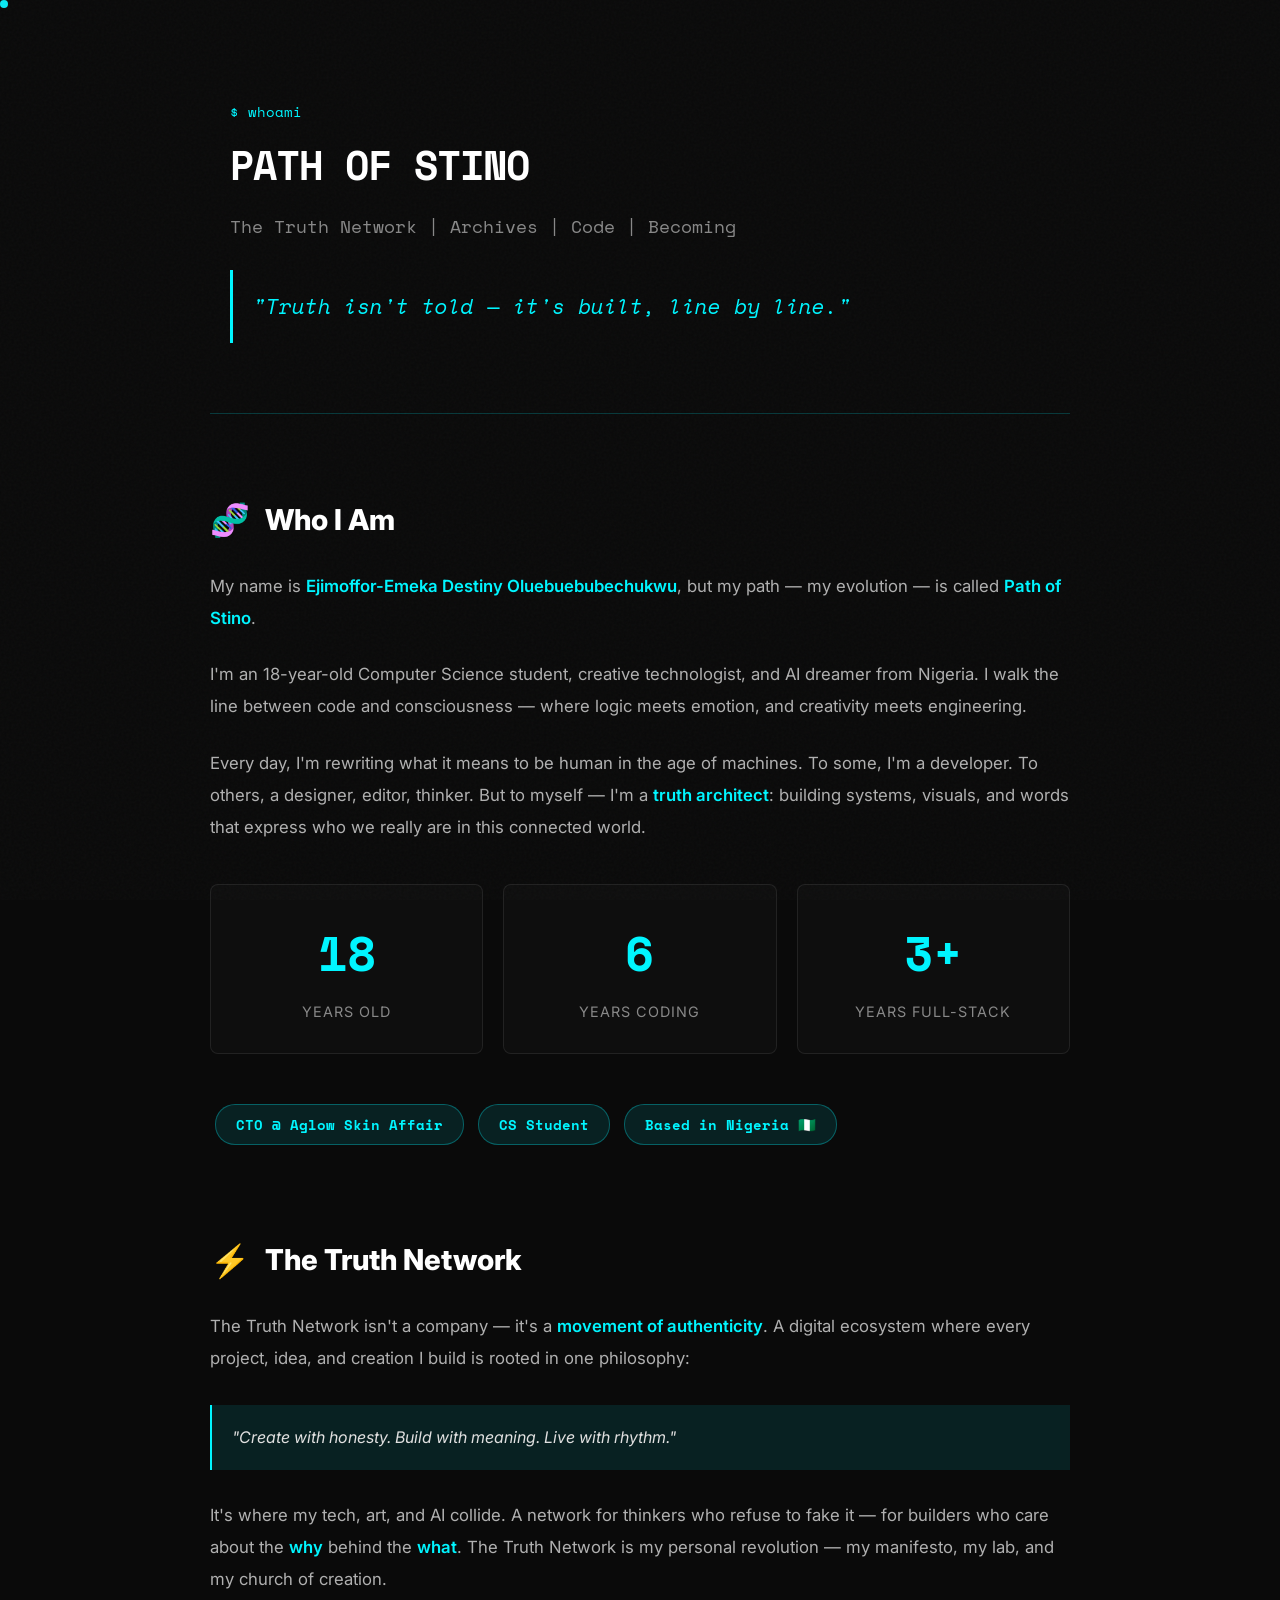
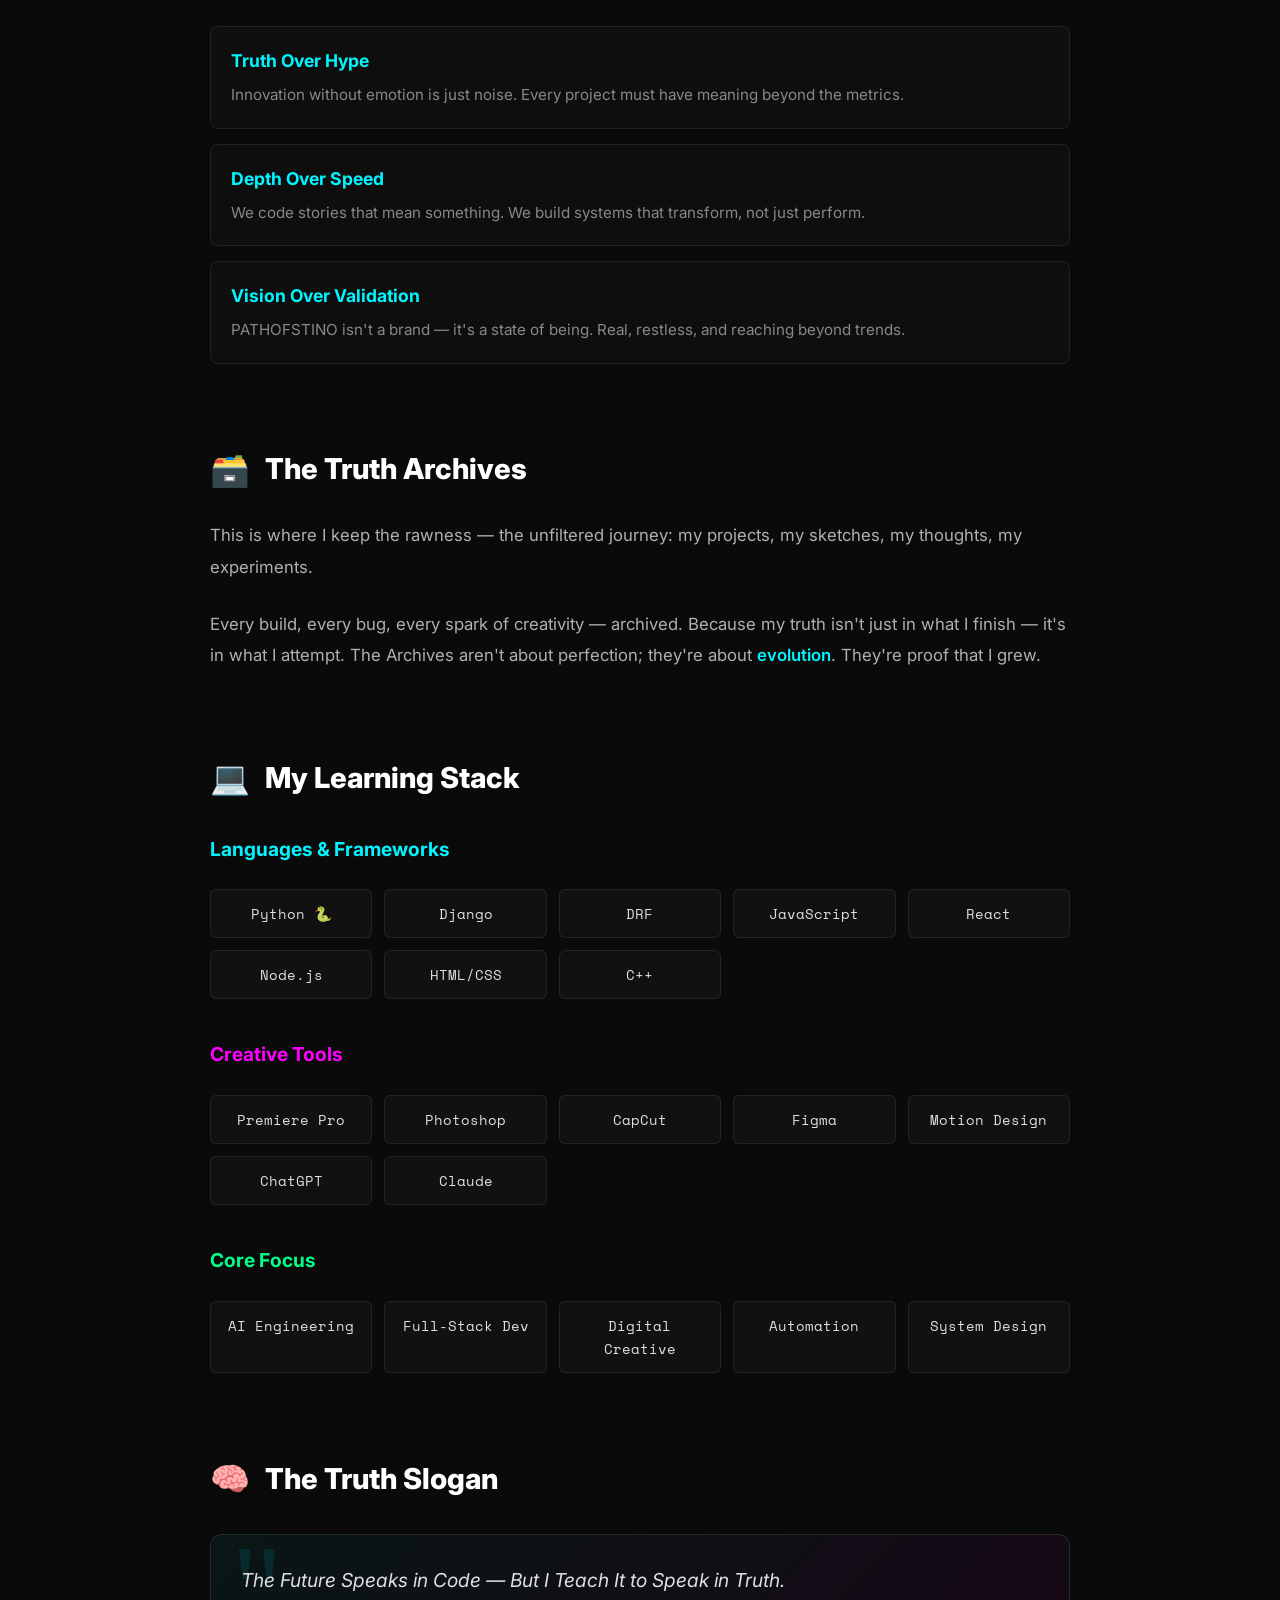
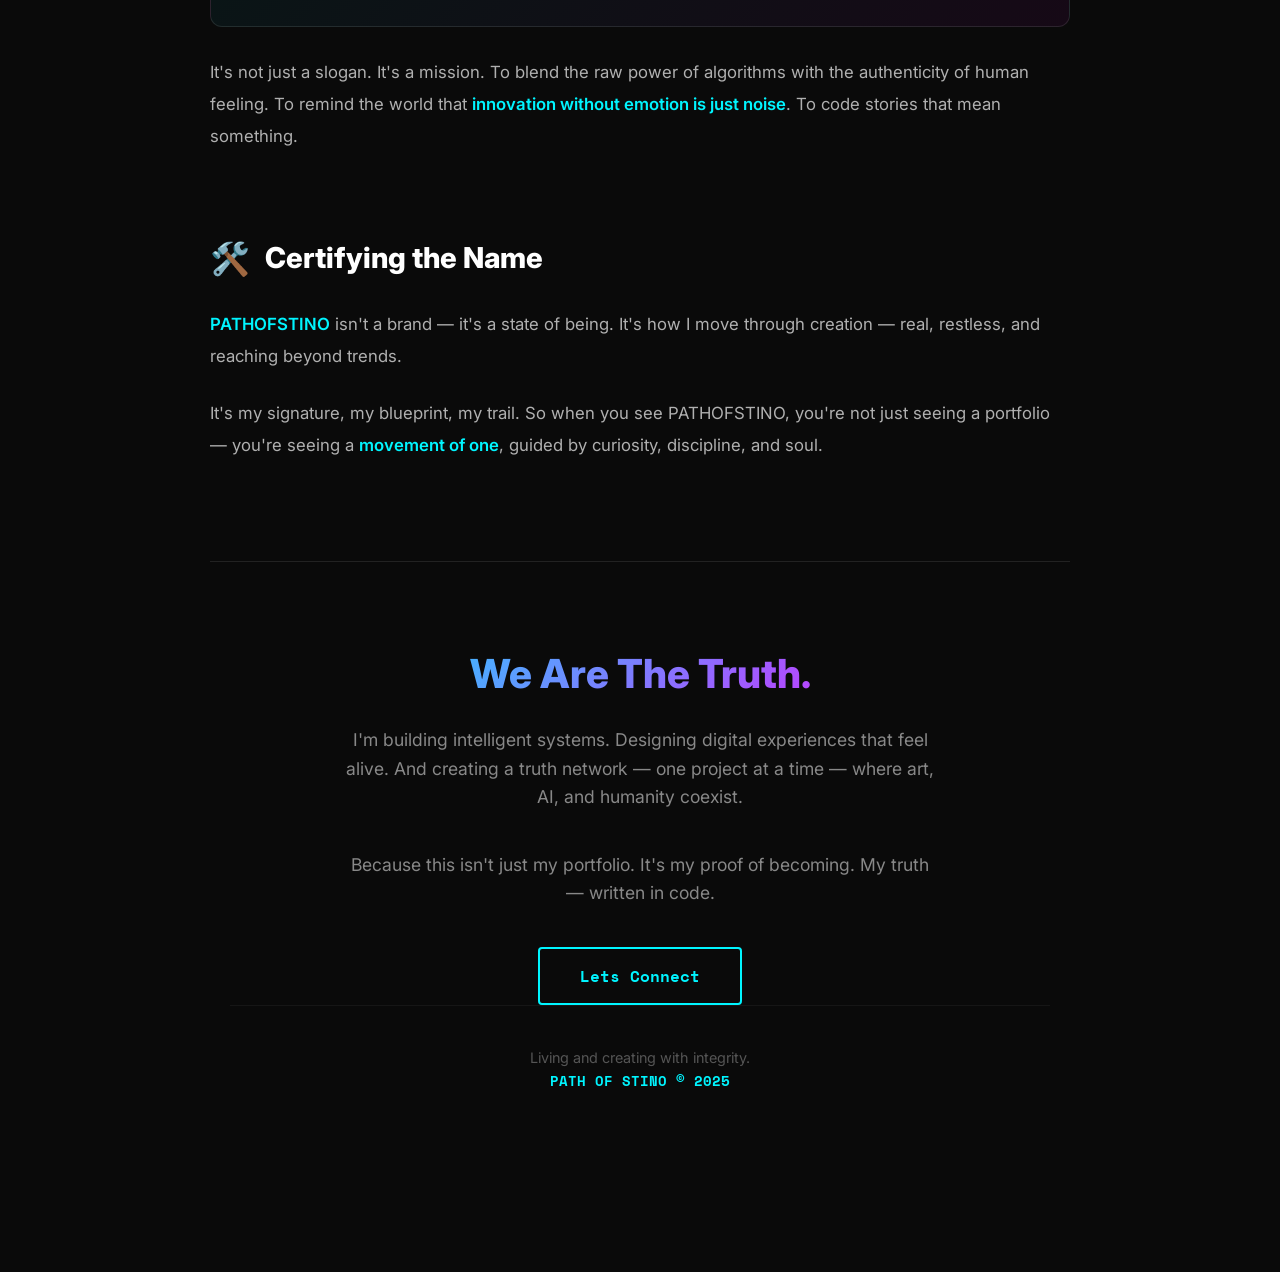
==== index.html @ 44b9b024 "change portfolio.html to index.html" ====
<!DOCTYPE html>
<html lang="en">


<head>
    <meta charset="UTF-8">
    <meta name="viewport" content="width=device-width, initial-scale=1.0">
    <link rel="stylesheet" href="portfolio.css">
    <link rel="JavaScript" href="portfolio.js">
    <title>PATH OF STINO | We Are The Truth</title>

</head>
<!-- Buy Me a Coffee Widget -->
<script data-name="BMC-Widget" data-cfasync="false" src="https://cdnjs.buymeacoffee.com/1.0.0/widget.prod.min.js"
    data-id="mekaaai" data-description="Support me on Buy me a coffee!"
    data-message="Thanks for visiting! You can buy me a coffee ☕️" data-color="#FFDD00" data-position="Right"
    data-x_margin="18" data-y_margin="18"></script>

<body>
    <div class="scroll-progress" id="scrollProgress"></div>
    <div class="cursor-dot" id="cursorDot"></div>

    <div class="container">
        <!-- Header -->
        <header class="terminal-header">
            <div class="terminal-prompt">$ whoami</div>
            <h1 class="name">PATH OF STINO</h1>
            <p class="subtitle">The Truth Network | Archives | Code | Becoming</p>
            <div class="mission-statement">
                "Truth isn't told — it's built, line by line."
            </div>
        </header>

        <!-- Who I Am -->
        <section class="section">
            <h2 class="section-header">
                <span class="section-emoji">🧬</span>
                Who I Am
            </h2>
            <p class="text-block">
                My name is <strong>Ejimoffor-Emeka Destiny Oluebuebubechukwu</strong>, but my path — my evolution — is
                called <strong>Path of Stino</strong>.
            </p>
            <p class="text-block">
                I'm an 18-year-old Computer Science student, creative technologist, and AI dreamer from Nigeria. I walk
                the line between code and consciousness — where logic meets emotion, and creativity meets engineering.
            </p>
            <p class="text-block">
                Every day, I'm rewriting what it means to be human in the age of machines. To some, I'm a developer. To
                others, a designer, editor, thinker. But to myself — I'm a <strong>truth architect</strong>: building
                systems, visuals, and words that express who we really are in this connected world.
            </p>

            <div class="stats">
                <div class="stat-box">
                    <div class="stat-number">18</div>
                    <div class="stat-label">Years Old</div>
                </div>
                <div class="stat-box">
                    <div class="stat-number">6</div>
                    <div class="stat-label">Years Coding</div>
                </div>
                <div class="stat-box">
                    <div class="stat-number">3+</div>
                    <div class="stat-label">Years Full-Stack</div>
                </div>
            </div>

            <div style="margin-top: 30px;">
                <span class="role-badge">CTO @ Aglow Skin Affair</span>
                <span class="role-badge">CS Student</span>
                <span class="role-badge">Based in Nigeria 🇳🇬</span>
            </div>
        </section>

        <!-- The Truth Network -->
        <section class="section">
            <h2 class="section-header">
                <span class="section-emoji">⚡</span>
                The Truth Network
            </h2>
            <p class="text-block">
                The Truth Network isn't a company — it's a <strong>movement of authenticity</strong>. A digital
                ecosystem where every project, idea, and creation I build is rooted in one philosophy:
            </p>

            <div class="highlight">
                "Create with honesty. Build with meaning. Live with rhythm."
            </div>

            <p class="text-block">
                It's where my tech, art, and AI collide. A network for thinkers who refuse to fake it — for builders who
                care about the <strong>why</strong> behind the <strong>what</strong>. The Truth Network is my personal
                revolution — my manifesto, my lab, and my church of creation.
            </p>

            <div class="pillars">
                <div class="pillar">
                    <div class="pillar-title">Truth Over Hype</div>
                    <div class="pillar-text">Innovation without emotion is just noise. Every project must have meaning
                        beyond the metrics.</div>
                </div>
                <div class="pillar">
                    <div class="pillar-title">Depth Over Speed</div>
                    <div class="pillar-text">We code stories that mean something. We build systems that transform, not
                        just perform.</div>
                </div>
                <div class="pillar">
                    <div class="pillar-title">Vision Over Validation</div>
                    <div class="pillar-text">PATHOFSTINO isn't a brand — it's a state of being. Real, restless, and
                        reaching beyond trends.</div>
                </div>
            </div>
        </section>

        <!-- The Archives -->
        <section class="section">
            <h2 class="section-header">
                <span class="section-emoji">🗃️</span>
                The Truth Archives
            </h2>
            <p class="text-block">
                This is where I keep the rawness — the unfiltered journey: my projects, my sketches, my thoughts, my
                experiments.
            </p>
            <p class="text-block">
                Every build, every bug, every spark of creativity — archived. Because my truth isn't just in what I
                finish — it's in what I attempt. The Archives aren't about perfection; they're about
                <strong>evolution</strong>. They're proof that I grew.
            </p>
        </section>

        <!-- Tech Stack -->
        <section class="section">
            <h2 class="section-header">
                <span class="section-emoji">💻</span>
                My Learning Stack
            </h2>

            <h3 style="color: #00f5ff; margin: 30px 0 15px; font-size: 1.2rem;">Languages & Frameworks</h3>
            <div class="tech-grid">
                <div class="tech-item">Python 🐍</div>
                <div class="tech-item">Django</div>
                <div class="tech-item">DRF</div>
                <div class="tech-item">JavaScript</div>
                <div class="tech-item">React</div>
                <div class="tech-item">Node.js</div>
                <div class="tech-item">HTML/CSS</div>
                <div class="tech-item">C++</div>
            </div>

            <h3 style="color: #ff00ff; margin: 40px 0 15px; font-size: 1.2rem;">Creative Tools</h3>
            <div class="tech-grid">
                <div class="tech-item">Premiere Pro</div>
                <div class="tech-item">Photoshop</div>
                <div class="tech-item">CapCut</div>
                <div class="tech-item">Figma</div>
                <div class="tech-item">Motion Design</div>
                <div class="tech-item">ChatGPT</div>
                <div class="tech-item">Claude</div>
            </div>

            <h3 style="color: #00ff88; margin: 40px 0 15px; font-size: 1.2rem;">Core Focus</h3>
            <div class="tech-grid">
                <div class="tech-item">AI Engineering</div>
                <div class="tech-item">Full-Stack Dev</div>
                <div class="tech-item">Digital Creative</div>
                <div class="tech-item">Automation</div>
                <div class="tech-item">System Design</div>
            </div>
        </section>

        <!-- Philosophy -->
        <section class="section">
            <h2 class="section-header">
                <span class="section-emoji">🧠</span>
                The Truth Slogan
            </h2>

            <div class="philosophy-grid">
                <div class="philosophy-card">
                    <p class="philosophy-text">
                        The Future Speaks in Code — But I Teach It to Speak in Truth.
                    </p>
                </div>
            </div>

            <p class="text-block" style="margin-top: 30px;">
                It's not just a slogan. It's a mission. To blend the raw power of algorithms with the authenticity of
                human feeling. To remind the world that <strong>innovation without emotion is just noise</strong>. To
                code stories that mean something.
            </p>
        </section>

        <!-- Certifying the Name -->
        <section class="section">
            <h2 class="section-header">
                <span class="section-emoji">🛠️</span>
                Certifying the Name
            </h2>
            <p class="text-block">
                <strong>PATHOFSTINO</strong> isn't a brand — it's a state of being. It's how I move through creation —
                real, restless, and reaching beyond trends.
            </p>
            <p class="text-block">
                It's my signature, my blueprint, my trail. So when you see PATHOFSTINO, you're not just seeing a
                portfolio — you're seeing a <strong>movement of one</strong>, guided by curiosity, discipline, and soul.
            </p>
        </section>

        <!-- CTA -->
        <div class="footer-cta">
            <h2 class="truth-statement">We Are The Truth.</h2>
            <p class="footer-text">
                I'm building intelligent systems. Designing digital experiences that feel alive. And creating a truth
                network — one project at a time — where art, AI, and humanity coexist.
            </p>
            <p class="footer-text">
                Because this isn't just my portfolio. It's my proof of becoming. My truth — written in code.
            </p>
            <button class="connect-btn" onclick="window.open('https://linktr.ee/pathofstino', '_blank')">
                Lets Connect </button>




            <!-- Signature -->
            <div class="signature">
                <p>Living and creating with integrity.</p>
                <p class="signature-name">PATH OF STINO © 2025</p>
            </div>
        </div>

</body>

</html>
---- portfolio.css ----
@import url('https://fonts.googleapis.com/css2?family=Space+Mono:wght@400;700&family=Inter:wght@300;400;600;800&display=swap');

   * {
       margin: 0;
       padding: 0;
       box-sizing: border-box;
   }

   body {
       font-family: 'Inter', sans-serif;
       background: #0a0a0a;
       color: #e0e0e0;
       line-height: 1.6;
   }

   ::selection {
       background: rgba(0, 245, 255, 0.3);
       color: #fff;
   }

   /* Noise Texture */
   body::before {
       content: '';
       position: fixed;
       top: 0;
       left: 0;
       width: 100%;
       height: 100%;
       opacity: 0.03;
       z-index: 0;
       pointer-events: none;
       background-image: url("data:image/svg+xml,%3Csvg viewBox='0 0 400 400' xmlns='http://www.w3.org/2000/svg'%3E%3Cfilter id='noiseFilter'%3E%3CfeTurbulence type='fractalNoise' baseFrequency='0.9' numOctaves='3' stitchTiles='stitch'/%3E%3C/filter%3E%3Crect width='100%25' height='100%25' filter='url(%23noiseFilter)'/%3E%3C/svg%3E");
   }

   .container {
       max-width: 900px;
       margin: 0 auto;
       padding: 20px;
       position: relative;
       z-index: 1;
   }

   /* Terminal-style Header */
   .terminal-header {
       font-family: 'Space Mono', monospace;
       padding: 80px 20px 40px;
       border-bottom: 1px solid rgba(0, 245, 255, 0.2);
       margin-bottom: 60px;
   }

   .terminal-prompt {
       color: #00f5ff;
       font-size: 0.9rem;
       margin-bottom: 10px;
   }

   .name {
       font-size: 2.5rem;
       font-weight: 800;
       letter-spacing: -1px;
       margin-bottom: 15px;
       color: #fff;
   }

   .subtitle {
       font-size: 1.1rem;
       color: #888;
       font-weight: 300;
       margin-bottom: 25px;
   }

   .mission-statement {
       font-size: 1.3rem;
       color: #00f5ff;
       font-style: italic;
       padding: 20px 0;
       border-left: 3px solid #00f5ff;
       padding-left: 20px;
       margin: 30px 0;
       font-weight: 300;
   }

   /* Content Sections */
   .section {
       margin: 80px 0;
       opacity: 0;
       animation: fadeIn 0.8s ease forwards;
   }

   .section:nth-child(1) {
       animation-delay: 0.2s;
   }

   .section:nth-child(2) {
       animation-delay: 0.4s;
   }

   .section:nth-child(3) {
       animation-delay: 0.6s;
   }

   .section:nth-child(4) {
       animation-delay: 0.8s;
   }

   @keyframes fadeIn {
       from {
           opacity: 0;
           transform: translateY(20px);
       }

       to {
           opacity: 1;
           transform: translateY(0);
       }
   }

   .section-header {
       font-size: 1.8rem;
       font-weight: 800;
       margin-bottom: 25px;
       color: #fff;
       display: flex;
       align-items: center;
       gap: 15px;
   }

   .section-emoji {
       font-size: 2rem;
   }

   .text-block {
       font-size: 1.05rem;
       line-height: 1.9;
       color: #b0b0b0;
       margin-bottom: 25px;
   }

   .text-block strong {
       color: #00f5ff;
       font-weight: 600;
   }

   .highlight {
       background: rgba(0, 245, 255, 0.1);
       border-left: 2px solid #00f5ff;
       padding: 20px;
       margin: 30px 0;
       font-style: italic;
   }

   /* Truth Network Pillars */
   .pillars {
       display: grid;
       gap: 15px;
       margin: 30px 0;
   }

   .pillar {
       background: rgba(255, 255, 255, 0.02);
       border: 1px solid rgba(255, 255, 255, 0.08);
       padding: 20px;
       border-radius: 8px;
       transition: all 0.3s ease;
   }

   .pillar:hover {
       background: rgba(255, 255, 255, 0.04);
       border-color: rgba(0, 245, 255, 0.3);
       transform: translateX(5px);
   }

   .pillar-title {
       font-size: 1.1rem;
       font-weight: 700;
       color: #00f5ff;
       margin-bottom: 8px;
   }

   .pillar-text {
       font-size: 0.95rem;
       color: #888;
   }

   /* Tech Stack Grid */
   .tech-grid {
       display: grid;
       grid-template-columns: repeat(auto-fill, minmax(140px, 1fr));
       gap: 12px;
       margin: 25px 0;
   }

   .tech-item {
       background: rgba(255, 255, 255, 0.03);
       padding: 12px 16px;
       border-radius: 6px;
       border: 1px solid rgba(255, 255, 255, 0.08);
       font-size: 0.9rem;
       text-align: center;
       transition: all 0.2s ease;
       font-family: 'Space Mono', monospace;
   }

   .tech-item:hover {
       background: rgba(0, 245, 255, 0.08);
       border-color: rgba(0, 245, 255, 0.3);
       transform: scale(1.05);
   }

   /* Stats */
   .stats {
       display: grid;
       grid-template-columns: repeat(auto-fit, minmax(200px, 1fr));
       gap: 20px;
       margin: 40px 0;
   }

   .stat-box {
       text-align: center;
       padding: 30px;
       background: rgba(255, 255, 255, 0.02);
       border: 1px solid rgba(255, 255, 255, 0.08);
       border-radius: 8px;
   }

   .stat-number {
       font-size: 3rem;
       font-weight: 800;
       color: #00f5ff;
       font-family: 'Space Mono', monospace;
   }

   .stat-label {
       font-size: 0.9rem;
       color: #888;
       text-transform: uppercase;
       letter-spacing: 1px;
       margin-top: 8px;
   }

   /* Role Badge */
   .role-badge {
       display: inline-block;
       background: rgba(0, 245, 255, 0.1);
       border: 1px solid rgba(0, 245, 255, 0.3);
       padding: 8px 20px;
       border-radius: 20px;
       color: #00f5ff;
       font-size: 0.9rem;
       font-weight: 600;
       margin: 10px 5px;
       font-family: 'Space Mono', monospace;
   }

   /* Philosophy Cards */
   .philosophy-grid {
       display: grid;
       gap: 20px;
       margin: 30px 0;
   }

   .philosophy-card {
       background: linear-gradient(135deg, rgba(0, 245, 255, 0.05) 0%, rgba(255, 0, 255, 0.05) 100%);
       border: 1px solid rgba(255, 255, 255, 0.1);
       padding: 30px;
       border-radius: 12px;
       position: relative;
       overflow: hidden;
   }

   .philosophy-card::before {
       content: '"';
       position: absolute;
       top: -10px;
       left: 20px;
       font-size: 8rem;
       color: rgba(0, 245, 255, 0.1);
       font-family: Georgia, serif;
       line-height: 1;
   }

   .philosophy-text {
       font-size: 1.2rem;
       font-style: italic;
       color: #e0e0e0;
       position: relative;
       z-index: 1;
   }

   /* Footer CTA */
   .footer-cta {
       text-align: center;
       padding: 80px 20px;
       margin: 100px 0 40px;
       border-top: 1px solid rgba(255, 255, 255, 0.1);
   }

   .truth-statement {
       font-size: 2.5rem;
       font-weight: 800;
       margin-bottom: 20px;
       background: linear-gradient(135deg, #00f5ff, #ff00ff);
       -webkit-background-clip: text;
       -webkit-text-fill-color: transparent;
       background-clip: text;
   }

   .footer-text {
       font-size: 1.1rem;
       color: #888;
       margin-bottom: 40px;
       max-width: 600px;
       margin-left: auto;
       margin-right: auto;
   }

   .connect-btn {
       display: inline-block;
       padding: 15px 40px;
       background: transparent;
       border: 2px solid #00f5ff;
       color: #00f5ff;
       font-weight: 700;
       font-size: 1rem;
       border-radius: 4px;
       text-decoration: none;
       transition: all 0.3s ease;
       font-family: 'Space Mono', monospace;
       cursor: pointer;
   }

   .connect-btn:hover {
       background: #00f5ff;
       color: #000;
       transform: translateY(-2px);
       box-shadow: 0 10px 30px rgba(0, 245, 255, 0.3);
   }

   /* Signature */
   .signature {
       text-align: center;
       padding: 40px 20px;
       color: #555;
       font-size: 0.9rem;
       border-top: 1px solid rgba(255, 255, 255, 0.05);
   }

   .signature-name {
       font-family: 'Space Mono', monospace;
       color: #00f5ff;
       font-weight: 700;
   }

   /* Responsive */
   @media (max-width: 768px) {
       .name {
           font-size: 2rem;
       }

       .section-header {
           font-size: 1.5rem;
       }

       .truth-statement {
           font-size: 2rem;
       }

       .tech-grid {
           grid-template-columns: repeat(auto-fill, minmax(120px, 1fr));
       }

       .stats {
           grid-template-columns: 1fr;
       }
   }

   /* Cursor Effect */
   .cursor-dot {
       width: 8px;
       height: 8px;
       background: #00f5ff;
       border-radius: 50%;
       position: fixed;
       pointer-events: none;
       z-index: 9999;
       mix-blend-mode: difference;
       transition: transform 0.2s ease;
   }

   /* Scroll Progress */
   .scroll-progress {
       position: fixed;
       top: 0;
       left: 0;
       width: 0;
       height: 3px;
       background: linear-gradient(90deg, #00f5ff, #ff00ff);
       z-index: 9999;
       transition: width 0.1s ease;
   }

   #coffee-bar {
       position: fixed;
       bottom: 20px;
       right: 20px;
       background: #FFDD00;
       color: #000;
       font-weight: bold;
       border-radius: 50px;
       padding: 10px 20px;
       box-shadow: 0 4px 8px rgba(0, 0, 0, 0.2);
       cursor: pointer;
       z-index: 1000;
       transition: all 0.3s ease;
   }

   #coffee-bar:hover {
       background: #ffd700;
       transform: translateY(-3px);
   }
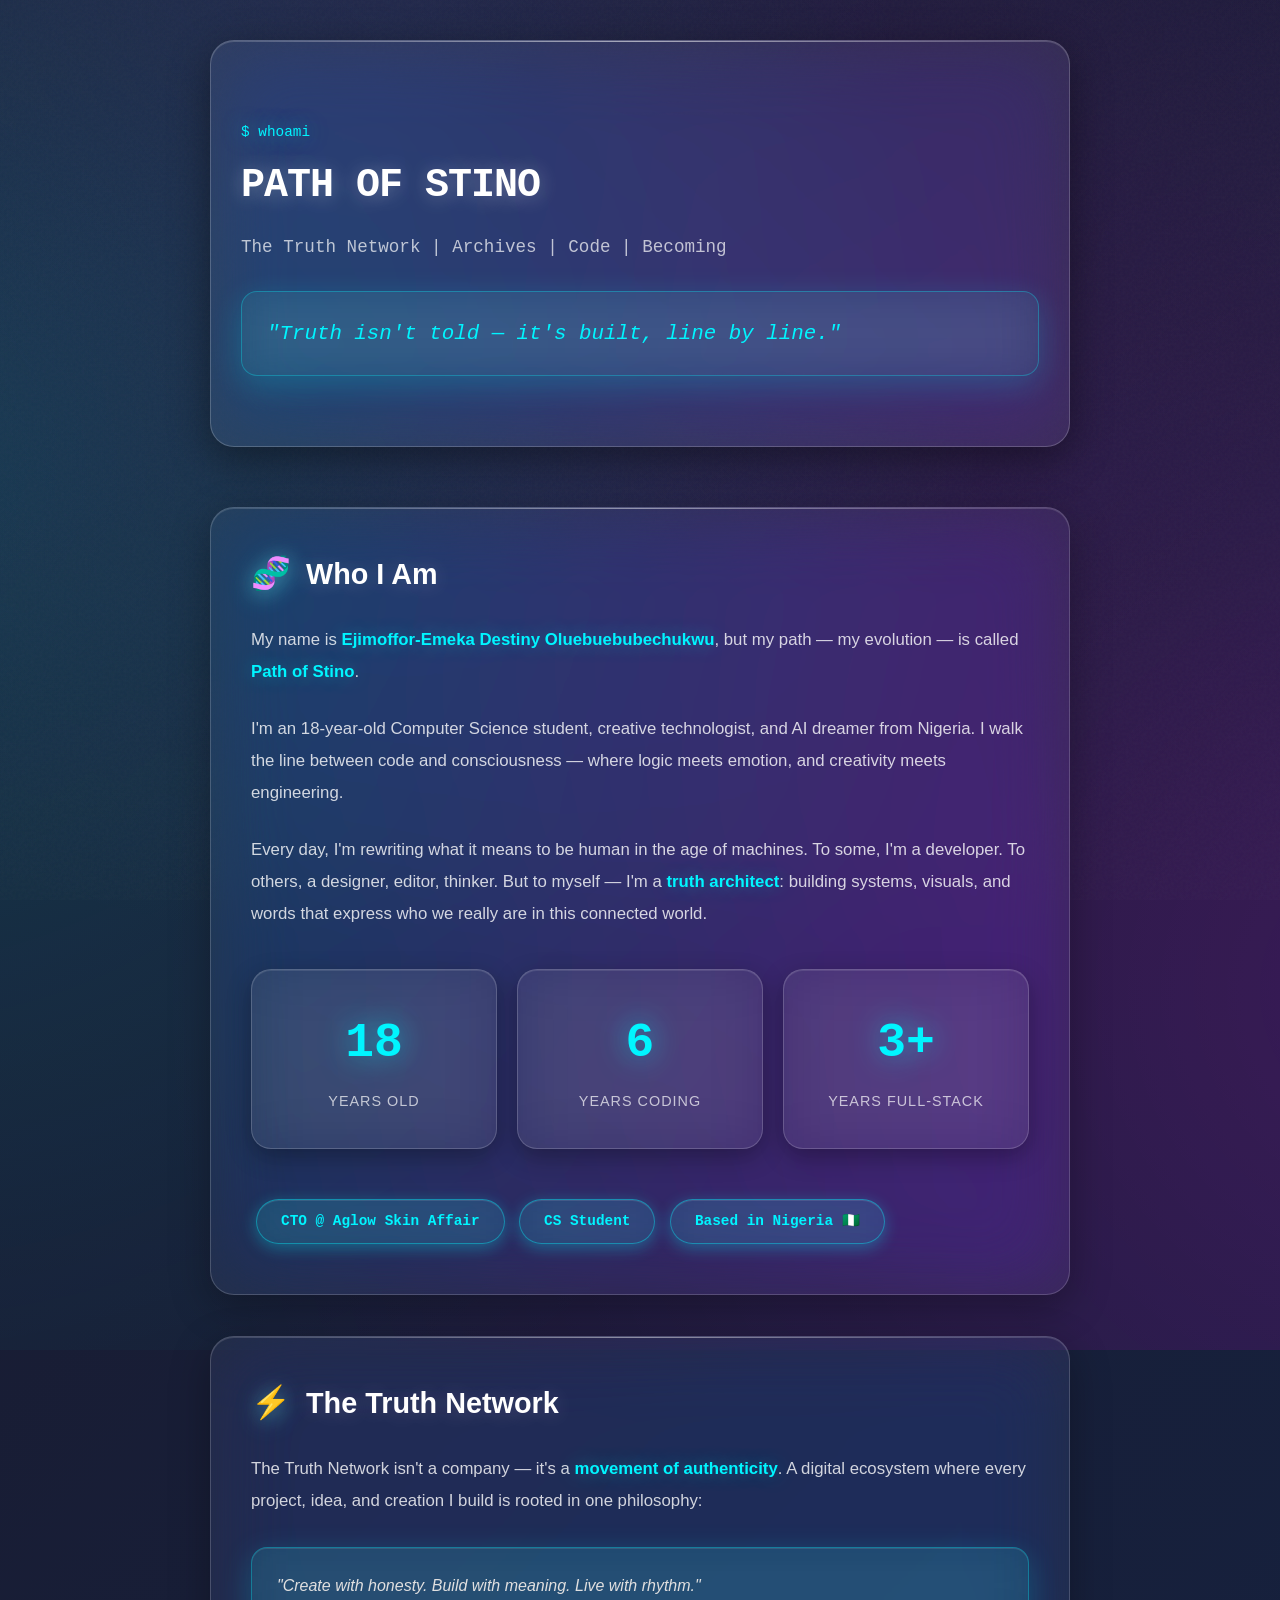
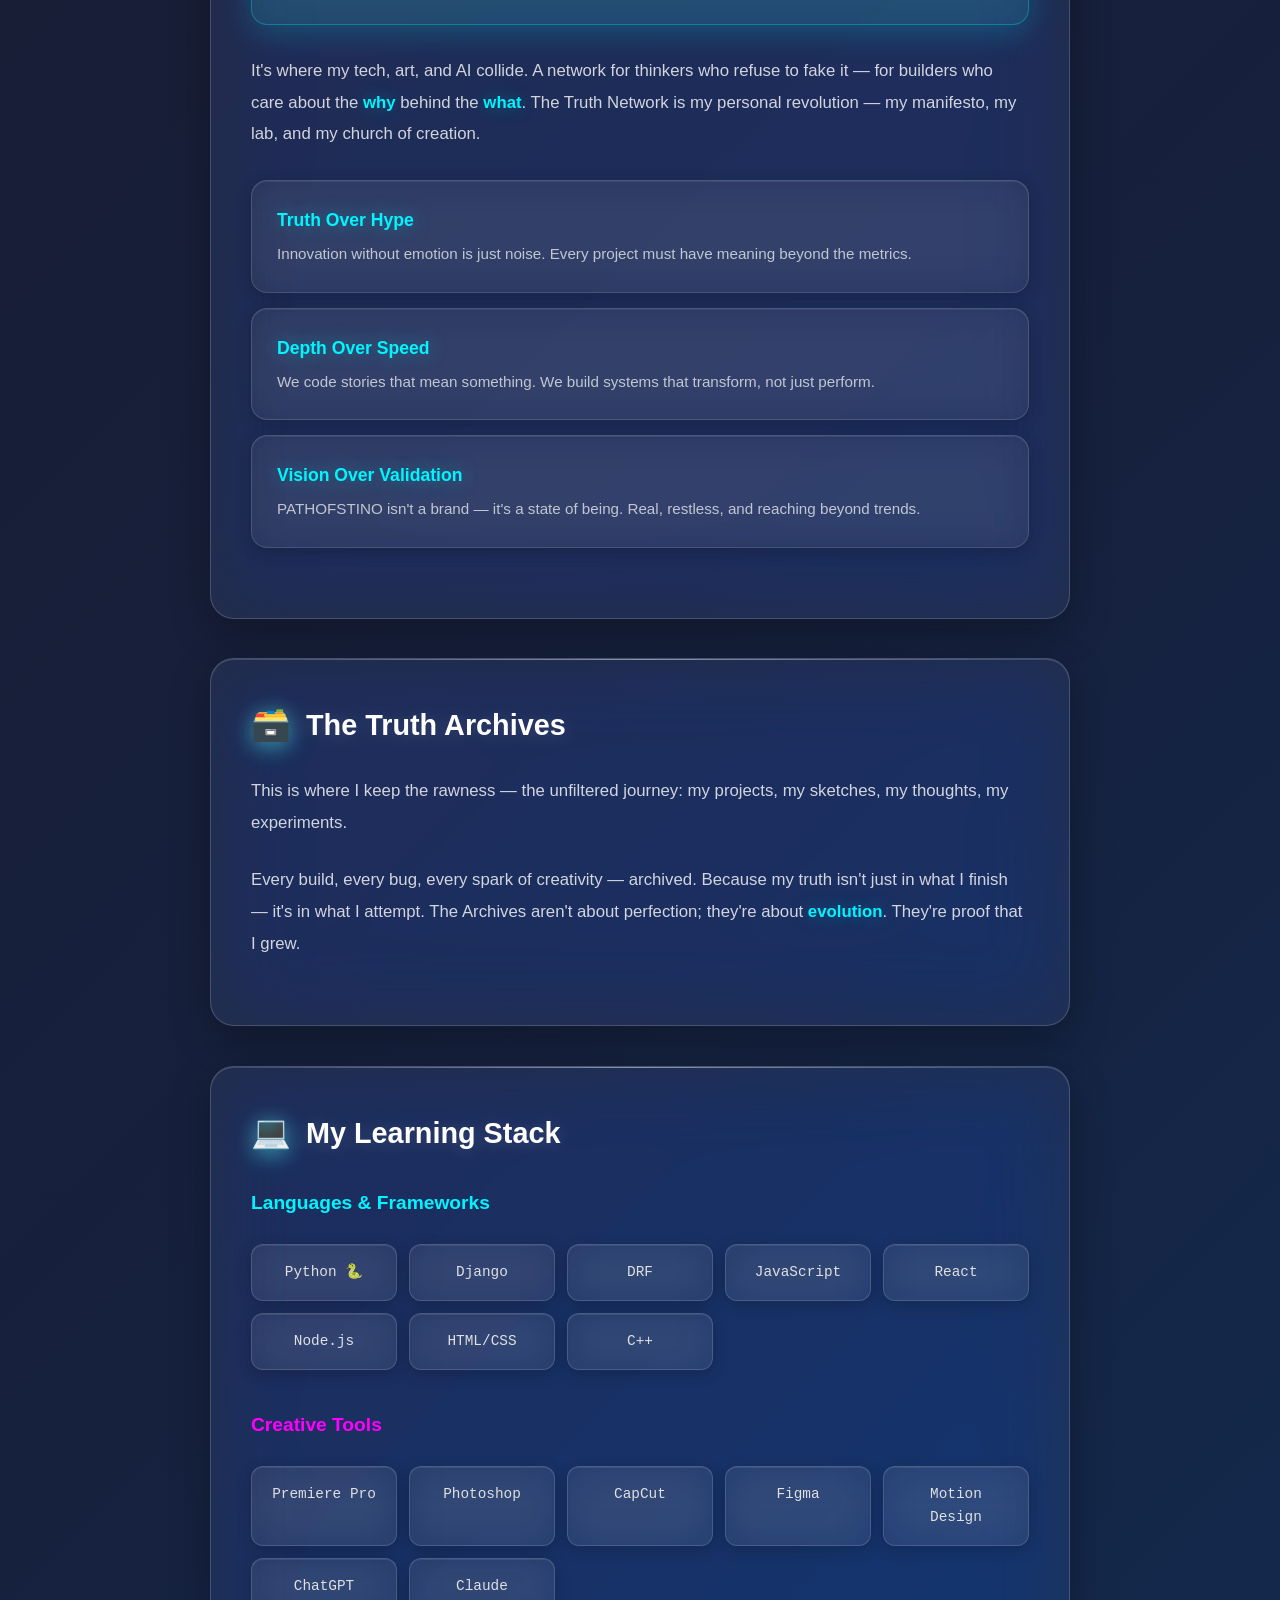
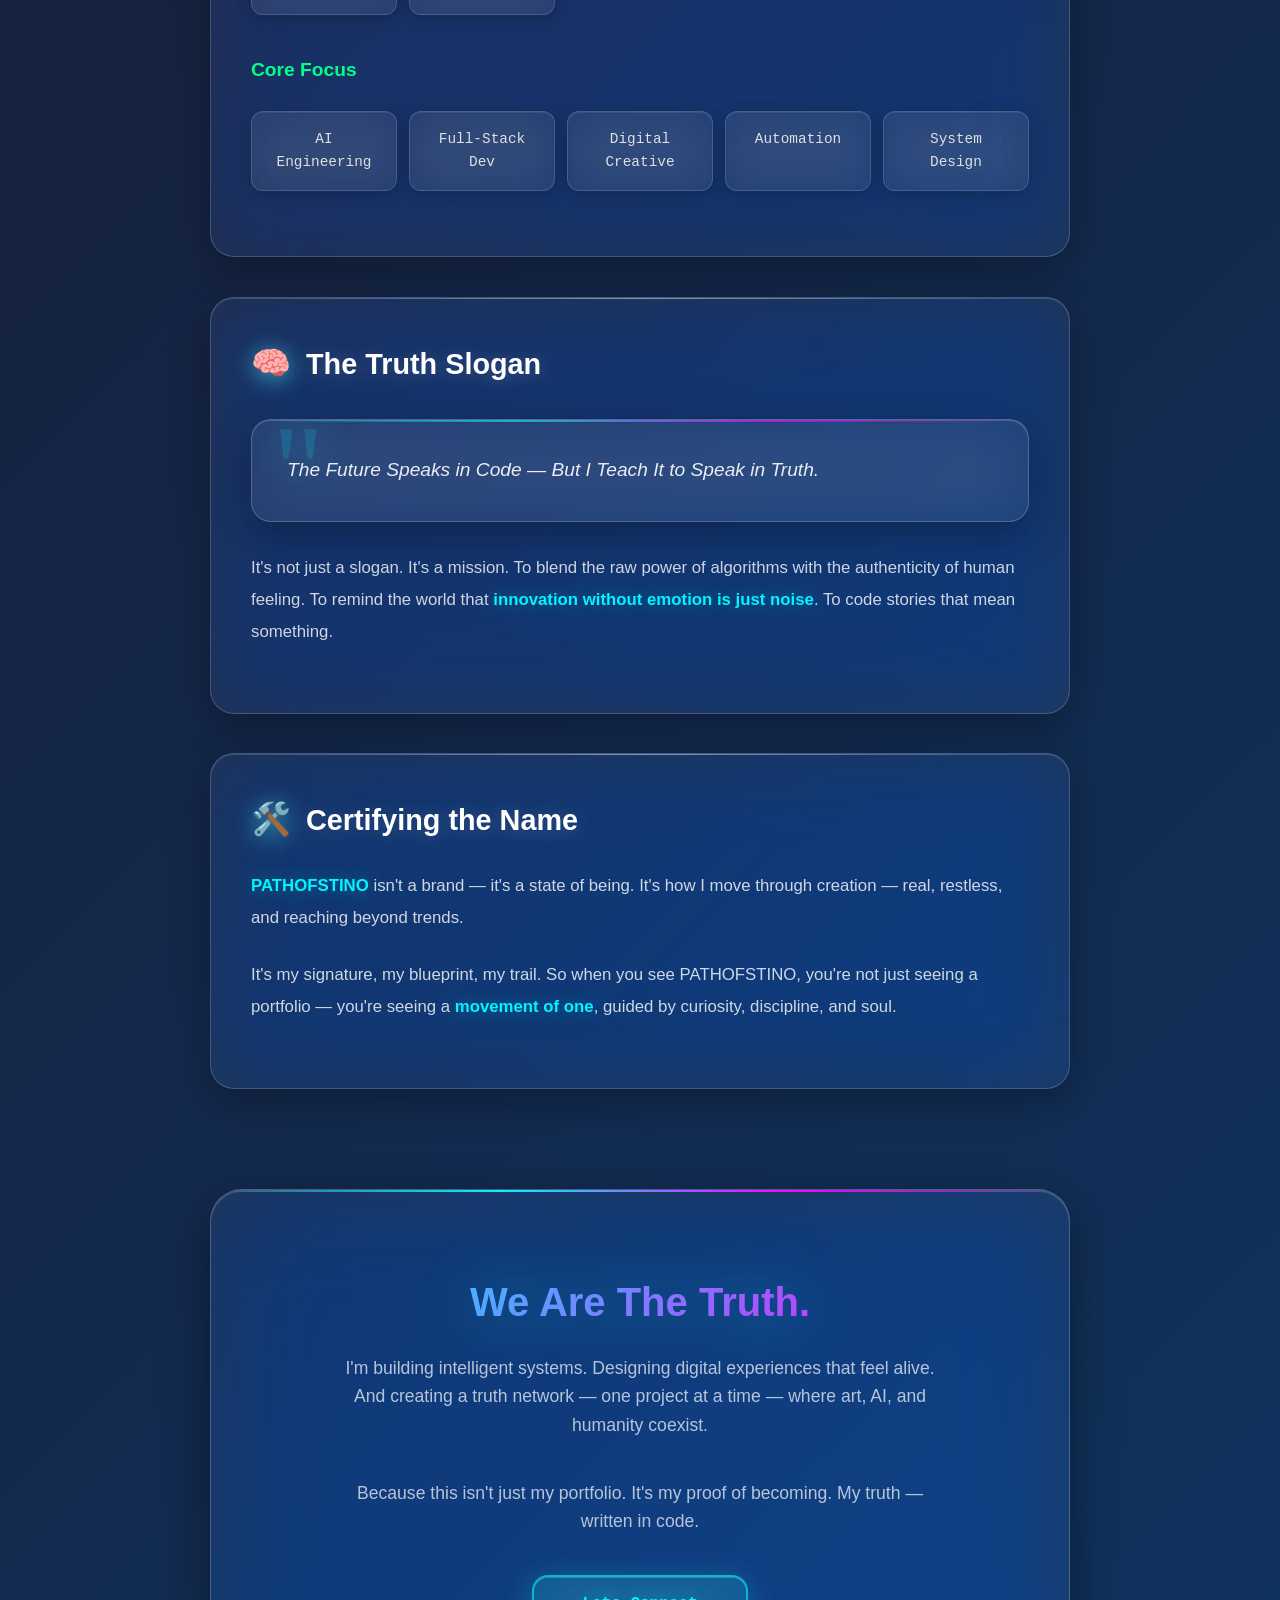
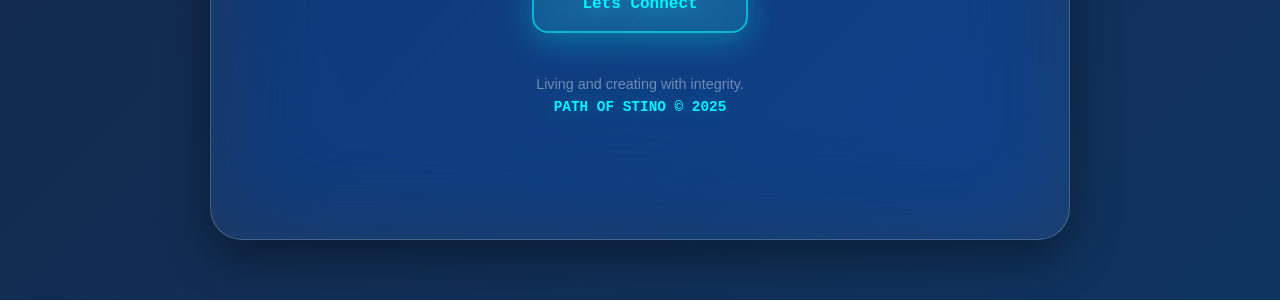
==== commit a755a316: "Fix: Rename portfolio.html to index.html for Vercel deployment" ====
--- a/index.html
+++ b/index.html
@@ -6,7 +6,6 @@
     <meta charset="UTF-8">
     <meta name="viewport" content="width=device-width, initial-scale=1.0">
     <link rel="stylesheet" href="portfolio.css">
-    <link rel="JavaScript" href="portfolio.js">
     <title>PATH OF STINO | We Are The Truth</title>
 
 </head>
@@ -230,7 +229,7 @@
                 <p class="signature-name">PATH OF STINO © 2025</p>
             </div>
         </div>
-
+        <script src="portfolio.js"></script>
 </body>
 
 </html>
--- a/portfolio.css
+++ b/portfolio.css
@@ -1,420 +1,578 @@
-   @import url('https://fonts.googleapis.com/css2?family=Space+Mono:wght@400;700&family=Inter:wght@300;400;600;800&display=swap');
-
-   * {
-       margin: 0;
-       padding: 0;
-       box-sizing: border-box;
-   }
-
-   body {
-       font-family: 'Inter', sans-serif;
-       background: #0a0a0a;
-       color: #e0e0e0;
-       line-height: 1.6;
-   }
-
-   ::selection {
-       background: rgba(0, 245, 255, 0.3);
-       color: #fff;
-   }
-
-   /* Noise Texture */
-   body::before {
-       content: '';
-       position: fixed;
-       top: 0;
-       left: 0;
-       width: 100%;
-       height: 100%;
-       opacity: 0.03;
-       z-index: 0;
-       pointer-events: none;
-       background-image: url("data:image/svg+xml,%3Csvg viewBox='0 0 400 400' xmlns='http://www.w3.org/2000/svg'%3E%3Cfilter id='noiseFilter'%3E%3CfeTurbulence type='fractalNoise' baseFrequency='0.9' numOctaves='3' stitchTiles='stitch'/%3E%3C/filter%3E%3Crect width='100%25' height='100%25' filter='url(%23noiseFilter)'/%3E%3C/svg%3E");
-   }
-
-   .container {
-       max-width: 900px;
-       margin: 0 auto;
-       padding: 20px;
-       position: relative;
-       z-index: 1;
-   }
-
-   /* Terminal-style Header */
-   .terminal-header {
-       font-family: 'Space Mono', monospace;
-       padding: 80px 20px 40px;
-       border-bottom: 1px solid rgba(0, 245, 255, 0.2);
-       margin-bottom: 60px;
-   }
-
-   .terminal-prompt {
-       color: #00f5ff;
-       font-size: 0.9rem;
-       margin-bottom: 10px;
-   }
-
-   .name {
-       font-size: 2.5rem;
-       font-weight: 800;
-       letter-spacing: -1px;
-       margin-bottom: 15px;
-       color: #fff;
-   }
-
-   .subtitle {
-       font-size: 1.1rem;
-       color: #888;
-       font-weight: 300;
-       margin-bottom: 25px;
-   }
-
-   .mission-statement {
-       font-size: 1.3rem;
-       color: #00f5ff;
-       font-style: italic;
-       padding: 20px 0;
-       border-left: 3px solid #00f5ff;
-       padding-left: 20px;
-       margin: 30px 0;
-       font-weight: 300;
-   }
-
-   /* Content Sections */
-   .section {
-       margin: 80px 0;
-       opacity: 0;
-       animation: fadeIn 0.8s ease forwards;
-   }
-
-   .section:nth-child(1) {
-       animation-delay: 0.2s;
-   }
-
-   .section:nth-child(2) {
-       animation-delay: 0.4s;
-   }
-
-   .section:nth-child(3) {
-       animation-delay: 0.6s;
-   }
-
-   .section:nth-child(4) {
-       animation-delay: 0.8s;
-   }
-
-   @keyframes fadeIn {
-       from {
-           opacity: 0;
-           transform: translateY(20px);
-       }
-
-       to {
-           opacity: 1;
-           transform: translateY(0);
-       }
-   }
-
-   .section-header {
-       font-size: 1.8rem;
-       font-weight: 800;
-       margin-bottom: 25px;
-       color: #fff;
-       display: flex;
-       align-items: center;
-       gap: 15px;
-   }
-
-   .section-emoji {
-       font-size: 2rem;
-   }
-
-   .text-block {
-       font-size: 1.05rem;
-       line-height: 1.9;
-       color: #b0b0b0;
-       margin-bottom: 25px;
-   }
-
-   .text-block strong {
-       color: #00f5ff;
-       font-weight: 600;
-   }
-
-   .highlight {
-       background: rgba(0, 245, 255, 0.1);
-       border-left: 2px solid #00f5ff;
-       padding: 20px;
-       margin: 30px 0;
-       font-style: italic;
-   }
-
-   /* Truth Network Pillars */
-   .pillars {
-       display: grid;
-       gap: 15px;
-       margin: 30px 0;
-   }
-
-   .pillar {
-       background: rgba(255, 255, 255, 0.02);
-       border: 1px solid rgba(255, 255, 255, 0.08);
-       padding: 20px;
-       border-radius: 8px;
-       transition: all 0.3s ease;
-   }
-
-   .pillar:hover {
-       background: rgba(255, 255, 255, 0.04);
-       border-color: rgba(0, 245, 255, 0.3);
-       transform: translateX(5px);
-   }
-
-   .pillar-title {
-       font-size: 1.1rem;
-       font-weight: 700;
-       color: #00f5ff;
-       margin-bottom: 8px;
-   }
-
-   .pillar-text {
-       font-size: 0.95rem;
-       color: #888;
-   }
-
-   /* Tech Stack Grid */
-   .tech-grid {
-       display: grid;
-       grid-template-columns: repeat(auto-fill, minmax(140px, 1fr));
-       gap: 12px;
-       margin: 25px 0;
-   }
-
-   .tech-item {
-       background: rgba(255, 255, 255, 0.03);
-       padding: 12px 16px;
-       border-radius: 6px;
-       border: 1px solid rgba(255, 255, 255, 0.08);
-       font-size: 0.9rem;
-       text-align: center;
-       transition: all 0.2s ease;
-       font-family: 'Space Mono', monospace;
-   }
-
-   .tech-item:hover {
-       background: rgba(0, 245, 255, 0.08);
-       border-color: rgba(0, 245, 255, 0.3);
-       transform: scale(1.05);
-   }
-
-   /* Stats */
-   .stats {
-       display: grid;
-       grid-template-columns: repeat(auto-fit, minmax(200px, 1fr));
-       gap: 20px;
-       margin: 40px 0;
-   }
-
-   .stat-box {
-       text-align: center;
-       padding: 30px;
-       background: rgba(255, 255, 255, 0.02);
-       border: 1px solid rgba(255, 255, 255, 0.08);
-       border-radius: 8px;
-   }
-
-   .stat-number {
-       font-size: 3rem;
-       font-weight: 800;
-       color: #00f5ff;
-       font-family: 'Space Mono', monospace;
-   }
-
-   .stat-label {
-       font-size: 0.9rem;
-       color: #888;
-       text-transform: uppercase;
-       letter-spacing: 1px;
-       margin-top: 8px;
-   }
-
-   /* Role Badge */
-   .role-badge {
-       display: inline-block;
-       background: rgba(0, 245, 255, 0.1);
-       border: 1px solid rgba(0, 245, 255, 0.3);
-       padding: 8px 20px;
-       border-radius: 20px;
-       color: #00f5ff;
-       font-size: 0.9rem;
-       font-weight: 600;
-       margin: 10px 5px;
-       font-family: 'Space Mono', monospace;
-   }
-
-   /* Philosophy Cards */
-   .philosophy-grid {
-       display: grid;
-       gap: 20px;
-       margin: 30px 0;
-   }
-
-   .philosophy-card {
-       background: linear-gradient(135deg, rgba(0, 245, 255, 0.05) 0%, rgba(255, 0, 255, 0.05) 100%);
-       border: 1px solid rgba(255, 255, 255, 0.1);
-       padding: 30px;
-       border-radius: 12px;
-       position: relative;
-       overflow: hidden;
-   }
-
-   .philosophy-card::before {
-       content: '"';
-       position: absolute;
-       top: -10px;
-       left: 20px;
-       font-size: 8rem;
-       color: rgba(0, 245, 255, 0.1);
-       font-family: Georgia, serif;
-       line-height: 1;
-   }
-
-   .philosophy-text {
-       font-size: 1.2rem;
-       font-style: italic;
-       color: #e0e0e0;
-       position: relative;
-       z-index: 1;
-   }
-
-   /* Footer CTA */
-   .footer-cta {
-       text-align: center;
-       padding: 80px 20px;
-       margin: 100px 0 40px;
-       border-top: 1px solid rgba(255, 255, 255, 0.1);
-   }
-
-   .truth-statement {
-       font-size: 2.5rem;
-       font-weight: 800;
-       margin-bottom: 20px;
-       background: linear-gradient(135deg, #00f5ff, #ff00ff);
-       -webkit-background-clip: text;
-       -webkit-text-fill-color: transparent;
-       background-clip: text;
-   }
-
-   .footer-text {
-       font-size: 1.1rem;
-       color: #888;
-       margin-bottom: 40px;
-       max-width: 600px;
-       margin-left: auto;
-       margin-right: auto;
-   }
-
-   .connect-btn {
-       display: inline-block;
-       padding: 15px 40px;
-       background: transparent;
-       border: 2px solid #00f5ff;
-       color: #00f5ff;
-       font-weight: 700;
-       font-size: 1rem;
-       border-radius: 4px;
-       text-decoration: none;
-       transition: all 0.3s ease;
-       font-family: 'Space Mono', monospace;
-       cursor: pointer;
-   }
-
-   .connect-btn:hover {
-       background: #00f5ff;
-       color: #000;
-       transform: translateY(-2px);
-       box-shadow: 0 10px 30px rgba(0, 245, 255, 0.3);
-   }
-
-   /* Signature */
-   .signature {
-       text-align: center;
-       padding: 40px 20px;
-       color: #555;
-       font-size: 0.9rem;
-       border-top: 1px solid rgba(255, 255, 255, 0.05);
-   }
-
-   .signature-name {
-       font-family: 'Space Mono', monospace;
-       color: #00f5ff;
-       font-weight: 700;
-   }
-
-   /* Responsive */
-   @media (max-width: 768px) {
-       .name {
-           font-size: 2rem;
-       }
-
-       .section-header {
-           font-size: 1.5rem;
-       }
-
-       .truth-statement {
-           font-size: 2rem;
-       }
-
-       .tech-grid {
-           grid-template-columns: repeat(auto-fill, minmax(120px, 1fr));
-       }
-
-       .stats {
-           grid-template-columns: 1fr;
-       }
-   }
-
-   /* Cursor Effect */
-   .cursor-dot {
-       width: 8px;
-       height: 8px;
-       background: #00f5ff;
-       border-radius: 50%;
-       position: fixed;
-       pointer-events: none;
-       z-index: 9999;
-       mix-blend-mode: difference;
-       transition: transform 0.2s ease;
-   }
-
-   /* Scroll Progress */
-   .scroll-progress {
-       position: fixed;
-       top: 0;
-       left: 0;
-       width: 0;
-       height: 3px;
-       background: linear-gradient(90deg, #00f5ff, #ff00ff);
-       z-index: 9999;
-       transition: width 0.1s ease;
-   }
-
-   #coffee-bar {
-       position: fixed;
-       bottom: 20px;
-       right: 20px;
-       background: #FFDD00;
-       color: #000;
-       font-weight: bold;
-       border-radius: 50px;
-       padding: 10px 20px;
-       box-shadow: 0 4px 8px rgba(0, 0, 0, 0.2);
-       cursor: pointer;
-       z-index: 1000;
-       transition: all 0.3s ease;
-   }
-
-   #coffee-bar:hover {
-       background: #ffd700;
-       transform: translateY(-3px);
-   }+* {
+    margin: 0;
+    padding: 0;
+    box-sizing: border-box;
+}
+
+body {
+    font-family: 'Inter', -apple-system, BlinkMacSystemFont, sans-serif;
+    background: linear-gradient(135deg, #1a1a2e 0%, #16213e 50%, #0f3460 100%);
+    color: #e0e0e0;
+    line-height: 1.6;
+    overflow-x: hidden;
+}
+
+/* Animated gradient background */
+body::before {
+    content: '';
+    position: fixed;
+    top: -50%;
+    left: -50%;
+    width: 200%;
+    height: 200%;
+    background:
+        radial-gradient(circle at 20% 50%, rgba(0, 245, 255, 0.15) 0%, transparent 50%),
+        radial-gradient(circle at 80% 80%, rgba(255, 0, 255, 0.15) 0%, transparent 50%),
+        radial-gradient(circle at 40% 20%, rgba(138, 43, 226, 0.1) 0%, transparent 50%);
+    animation: gradientShift 15s ease infinite;
+    z-index: 0;
+    pointer-events: none;
+}
+
+@keyframes gradientShift {
+
+    0%,
+    100% {
+        transform: translate(0, 0) rotate(0deg);
+    }
+
+    25% {
+        transform: translate(10%, 10%) rotate(90deg);
+    }
+
+    50% {
+        transform: translate(-5%, 5%) rotate(180deg);
+    }
+
+    75% {
+        transform: translate(5%, -10%) rotate(270deg);
+    }
+}
+
+/* Glass noise texture */
+body::after {
+    content: '';
+    position: fixed;
+    top: 0;
+    left: 0;
+    width: 100%;
+    height: 100%;
+    opacity: 0.4;
+    z-index: 0;
+    pointer-events: none;
+    background-image: url("data:image/svg+xml,%3Csvg viewBox='0 0 200 200' xmlns='http://www.w3.org/2000/svg'%3E%3Cfilter id='noiseFilter'%3E%3CfeTurbulence type='fractalNoise' baseFrequency='1.5' numOctaves='4' stitchTiles='stitch'/%3E%3C/filter%3E%3Crect width='100%25' height='100%25' filter='url(%23noiseFilter)' opacity='0.08'/%3E%3C/svg%3E");
+}
+
+::selection {
+    background: rgba(0, 245, 255, 0.4);
+    color: #fff;
+}
+
+.container {
+    max-width: 900px;
+    margin: 0 auto;
+    padding: 20px;
+    position: relative;
+    z-index: 1;
+}
+
+/* Glassmorphic card base */
+.glass {
+    background: rgba(255, 255, 255, 0.05);
+    backdrop-filter: blur(40px) saturate(180%);
+    -webkit-backdrop-filter: blur(40px) saturate(180%);
+    border: 1px solid rgba(255, 255, 255, 0.18);
+    box-shadow:
+        0 8px 32px 0 rgba(0, 0, 0, 0.37),
+        inset 0 1px 0 0 rgba(255, 255, 255, 0.1),
+        0 0 0 1px rgba(0, 0, 0, 0.1);
+}
+
+/* Terminal-style Header */
+.terminal-header {
+    font-family: 'Space Mono', monospace;
+    padding: 80px 30px 40px;
+    margin: 20px 0 60px;
+    border-radius: 24px;
+    background: rgba(255, 255, 255, 0.08);
+    backdrop-filter: blur(40px) saturate(180%);
+    -webkit-backdrop-filter: blur(40px) saturate(180%);
+    border: 1px solid rgba(255, 255, 255, 0.2);
+    box-shadow:
+        0 12px 40px 0 rgba(0, 0, 0, 0.4),
+        inset 0 1px 0 0 rgba(255, 255, 255, 0.15);
+    position: relative;
+    overflow: hidden;
+}
+
+.terminal-header::before {
+    content: '';
+    position: absolute;
+    top: 0;
+    left: 0;
+    right: 0;
+    height: 1px;
+    background: linear-gradient(90deg, transparent, rgba(255, 255, 255, 0.5), transparent);
+}
+
+.terminal-prompt {
+    color: #00f5ff;
+    font-size: 0.9rem;
+    margin-bottom: 10px;
+    text-shadow: 0 0 20px rgba(0, 245, 255, 0.5);
+}
+
+.name {
+    font-size: 2.5rem;
+    font-weight: 800;
+    letter-spacing: -1px;
+    margin-bottom: 15px;
+    color: #fff;
+    text-shadow: 0 2px 20px rgba(255, 255, 255, 0.3);
+}
+
+.subtitle {
+    font-size: 1.1rem;
+    color: rgba(255, 255, 255, 0.7);
+    font-weight: 300;
+    margin-bottom: 25px;
+}
+
+.mission-statement {
+    font-size: 1.3rem;
+    color: #00f5ff;
+    font-style: italic;
+    padding: 25px;
+    border-radius: 16px;
+    background: rgba(0, 245, 255, 0.08);
+    backdrop-filter: blur(20px);
+    border: 1px solid rgba(0, 245, 255, 0.3);
+    margin: 30px 0;
+    font-weight: 300;
+    box-shadow: 0 8px 32px rgba(0, 245, 255, 0.2);
+}
+
+/* Content Sections */
+.section {
+    margin: 40px 0;
+    padding: 40px;
+    border-radius: 24px;
+    background: rgba(255, 255, 255, 0.06);
+    backdrop-filter: blur(40px) saturate(180%);
+    -webkit-backdrop-filter: blur(40px) saturate(180%);
+    border: 1px solid rgba(255, 255, 255, 0.18);
+    box-shadow:
+        0 12px 40px 0 rgba(0, 0, 0, 0.3),
+        inset 0 1px 0 0 rgba(255, 255, 255, 0.12);
+    opacity: 0;
+    animation: fadeInGlass 0.8s ease forwards;
+    position: relative;
+    overflow: hidden;
+}
+
+.section::before {
+    content: '';
+    position: absolute;
+    top: 0;
+    left: 0;
+    right: 0;
+    height: 1px;
+    background: linear-gradient(90deg, transparent, rgba(255, 255, 255, 0.4), transparent);
+}
+
+.section:nth-child(1) {
+    animation-delay: 0.2s;
+}
+
+.section:nth-child(2) {
+    animation-delay: 0.4s;
+}
+
+.section:nth-child(3) {
+    animation-delay: 0.6s;
+}
+
+.section:nth-child(4) {
+    animation-delay: 0.8s;
+}
+
+@keyframes fadeInGlass {
+    from {
+        opacity: 0;
+        transform: translateY(30px) scale(0.98);
+    }
+
+    to {
+        opacity: 1;
+        transform: translateY(0) scale(1);
+    }
+}
+
+.section-header {
+    font-size: 1.8rem;
+    font-weight: 800;
+    margin-bottom: 25px;
+    color: #fff;
+    display: flex;
+    align-items: center;
+    gap: 15px;
+    text-shadow: 0 2px 20px rgba(255, 255, 255, 0.2);
+}
+
+.section-emoji {
+    font-size: 2rem;
+    filter: drop-shadow(0 4px 12px rgba(0, 245, 255, 0.4));
+}
+
+.text-block {
+    font-size: 1.05rem;
+    line-height: 1.9;
+    color: rgba(255, 255, 255, 0.8);
+    margin-bottom: 25px;
+}
+
+.text-block strong {
+    color: #00f5ff;
+    font-weight: 600;
+    text-shadow: 0 0 20px rgba(0, 245, 255, 0.4);
+}
+
+.highlight {
+    background: rgba(0, 245, 255, 0.12);
+    backdrop-filter: blur(20px);
+    border-radius: 16px;
+    border: 1px solid rgba(0, 245, 255, 0.3);
+    padding: 25px;
+    margin: 30px 0;
+    font-style: italic;
+    box-shadow:
+        0 8px 32px rgba(0, 245, 255, 0.2),
+        inset 0 1px 0 rgba(255, 255, 255, 0.1);
+}
+
+/* Truth Network Pillars */
+.pillars {
+    display: grid;
+    gap: 15px;
+    margin: 30px 0;
+}
+
+.pillar {
+    background: rgba(255, 255, 255, 0.04);
+    backdrop-filter: blur(20px);
+    -webkit-backdrop-filter: blur(20px);
+    border: 1px solid rgba(255, 255, 255, 0.15);
+    padding: 25px;
+    border-radius: 16px;
+    transition: all 0.4s cubic-bezier(0.4, 0, 0.2, 1);
+    box-shadow:
+        0 4px 16px rgba(0, 0, 0, 0.2),
+        inset 0 1px 0 rgba(255, 255, 255, 0.08);
+}
+
+.pillar:hover {
+    background: rgba(255, 255, 255, 0.08);
+    border-color: rgba(0, 245, 255, 0.4);
+    transform: translateY(-4px) scale(1.02);
+    box-shadow:
+        0 12px 32px rgba(0, 245, 255, 0.3),
+        inset 0 1px 0 rgba(255, 255, 255, 0.15);
+}
+
+.pillar-title {
+    font-size: 1.1rem;
+    font-weight: 700;
+    color: #00f5ff;
+    margin-bottom: 8px;
+    text-shadow: 0 0 20px rgba(0, 245, 255, 0.4);
+}
+
+.pillar-text {
+    font-size: 0.95rem;
+    color: rgba(255, 255, 255, 0.7);
+}
+
+/* Tech Stack Grid */
+.tech-grid {
+    display: grid;
+    grid-template-columns: repeat(auto-fill, minmax(140px, 1fr));
+    gap: 12px;
+    margin: 25px 0;
+}
+
+.tech-item {
+    background: rgba(255, 255, 255, 0.06);
+    backdrop-filter: blur(20px);
+    padding: 16px;
+    border-radius: 12px;
+    border: 1px solid rgba(255, 255, 255, 0.15);
+    font-size: 0.9rem;
+    text-align: center;
+    transition: all 0.3s cubic-bezier(0.4, 0, 0.2, 1);
+    font-family: 'Space Mono', monospace;
+    box-shadow:
+        0 4px 16px rgba(0, 0, 0, 0.2),
+        inset 0 1px 0 rgba(255, 255, 255, 0.08);
+}
+
+.tech-item:hover {
+    background: rgba(0, 245, 255, 0.12);
+    border-color: rgba(0, 245, 255, 0.4);
+    transform: translateY(-4px) scale(1.08);
+    box-shadow:
+        0 12px 32px rgba(0, 245, 255, 0.4),
+        inset 0 1px 0 rgba(255, 255, 255, 0.2);
+}
+
+/* Stats */
+.stats {
+    display: grid;
+    grid-template-columns: repeat(auto-fit, minmax(200px, 1fr));
+    gap: 20px;
+    margin: 40px 0;
+}
+
+.stat-box {
+    text-align: center;
+    padding: 35px;
+    background: rgba(255, 255, 255, 0.06);
+    backdrop-filter: blur(30px);
+    border: 1px solid rgba(255, 255, 255, 0.18);
+    border-radius: 20px;
+    transition: all 0.4s cubic-bezier(0.4, 0, 0.2, 1);
+    box-shadow:
+        0 8px 24px rgba(0, 0, 0, 0.3),
+        inset 0 1px 0 rgba(255, 255, 255, 0.1);
+}
+
+.stat-box:hover {
+    transform: translateY(-8px);
+    background: rgba(255, 255, 255, 0.1);
+    box-shadow:
+        0 16px 48px rgba(0, 245, 255, 0.3),
+        inset 0 1px 0 rgba(255, 255, 255, 0.2);
+}
+
+.stat-number {
+    font-size: 3rem;
+    font-weight: 800;
+    color: #00f5ff;
+    font-family: 'Space Mono', monospace;
+    text-shadow: 0 0 30px rgba(0, 245, 255, 0.6);
+}
+
+.stat-label {
+    font-size: 0.9rem;
+    color: rgba(255, 255, 255, 0.7);
+    text-transform: uppercase;
+    letter-spacing: 1px;
+    margin-top: 8px;
+}
+
+/* Role Badge */
+.role-badge {
+    display: inline-block;
+    background: rgba(0, 245, 255, 0.12);
+    backdrop-filter: blur(20px);
+    border: 1px solid rgba(0, 245, 255, 0.4);
+    padding: 10px 24px;
+    border-radius: 24px;
+    color: #00f5ff;
+    font-size: 0.9rem;
+    font-weight: 600;
+    margin: 10px 5px;
+    font-family: 'Space Mono', monospace;
+    box-shadow:
+        0 4px 16px rgba(0, 245, 255, 0.3),
+        inset 0 1px 0 rgba(255, 255, 255, 0.1);
+    transition: all 0.3s ease;
+}
+
+.role-badge:hover {
+    transform: translateY(-2px);
+    box-shadow: 0 8px 24px rgba(0, 245, 255, 0.5);
+}
+
+/* Philosophy Cards */
+.philosophy-grid {
+    display: grid;
+    gap: 20px;
+    margin: 30px 0;
+}
+
+.philosophy-card {
+    background: rgba(255, 255, 255, 0.05);
+    backdrop-filter: blur(30px) saturate(180%);
+    border: 1px solid rgba(255, 255, 255, 0.2);
+    padding: 35px;
+    border-radius: 20px;
+    position: relative;
+    overflow: hidden;
+    box-shadow:
+        0 12px 40px rgba(0, 0, 0, 0.3),
+        inset 0 1px 0 rgba(255, 255, 255, 0.15);
+}
+
+.philosophy-card::before {
+    content: '"';
+    position: absolute;
+    top: -15px;
+    left: 20px;
+    font-size: 8rem;
+    color: rgba(0, 245, 255, 0.15);
+    font-family: Georgia, serif;
+    line-height: 1;
+    text-shadow: 0 0 40px rgba(0, 245, 255, 0.3);
+}
+
+.philosophy-card::after {
+    content: '';
+    position: absolute;
+    top: 0;
+    left: 0;
+    right: 0;
+    height: 2px;
+    background: linear-gradient(90deg,
+            transparent,
+            rgba(0, 245, 255, 0.6),
+            rgba(255, 0, 255, 0.6),
+            transparent);
+}
+
+.philosophy-text {
+    font-size: 1.2rem;
+    font-style: italic;
+    color: rgba(255, 255, 255, 0.9);
+    position: relative;
+    z-index: 1;
+}
+
+/* Footer CTA */
+.footer-cta {
+    text-align: center;
+    padding: 80px 40px;
+    margin: 100px 0 40px;
+    border-radius: 32px;
+    background: rgba(255, 255, 255, 0.06);
+    backdrop-filter: blur(50px) saturate(180%);
+    border: 1px solid rgba(255, 255, 255, 0.2);
+    box-shadow:
+        0 16px 48px rgba(0, 0, 0, 0.4),
+        inset 0 2px 0 rgba(255, 255, 255, 0.15);
+    position: relative;
+    overflow: hidden;
+}
+
+.footer-cta::before {
+    content: '';
+    position: absolute;
+    top: 0;
+    left: 0;
+    right: 0;
+    height: 2px;
+    background: linear-gradient(90deg, transparent, #00f5ff, #ff00ff, transparent);
+}
+
+.truth-statement {
+    font-size: 2.5rem;
+    font-weight: 800;
+    margin-bottom: 20px;
+    background: linear-gradient(135deg, #00f5ff, #ff00ff);
+    -webkit-background-clip: text;
+    -webkit-text-fill-color: transparent;
+    background-clip: text;
+    filter: drop-shadow(0 0 30px rgba(0, 245, 255, 0.4));
+}
+
+.footer-text {
+    font-size: 1.1rem;
+    color: rgba(255, 255, 255, 0.7);
+    margin-bottom: 40px;
+    max-width: 600px;
+    margin-left: auto;
+    margin-right: auto;
+}
+
+.connect-btn {
+    display: inline-block;
+    padding: 18px 48px;
+    background: rgba(0, 245, 255, 0.15);
+    backdrop-filter: blur(20px);
+    border: 2px solid rgba(0, 245, 255, 0.6);
+    color: #00f5ff;
+    font-weight: 700;
+    font-size: 1rem;
+    border-radius: 16px;
+    text-decoration: none;
+    transition: all 0.4s cubic-bezier(0.4, 0, 0.2, 1);
+    font-family: 'Space Mono', monospace;
+    cursor: pointer;
+    box-shadow:
+        0 8px 32px rgba(0, 245, 255, 0.3),
+        inset 0 1px 0 rgba(255, 255, 255, 0.2);
+    text-shadow: 0 0 20px rgba(0, 245, 255, 0.6);
+}
+
+.connect-btn:hover {
+    background: rgba(0, 245, 255, 0.3);
+    transform: translateY(-4px) scale(1.05);
+    box-shadow:
+        0 16px 48px rgba(0, 245, 255, 0.6),
+        inset 0 2px 0 rgba(255, 255, 255, 0.3);
+    border-color: #00f5ff;
+}
+
+/* Signature */
+.signature {
+    text-align: center;
+    padding: 40px 20px;
+    color: rgba(255, 255, 255, 0.4);
+    font-size: 0.9rem;
+}
+
+.signature-name {
+    font-family: 'Space Mono', monospace;
+    color: #00f5ff;
+    font-weight: 700;
+    text-shadow: 0 0 20px rgba(0, 245, 255, 0.4);
+}
+
+/* Scroll Progress */
+.scroll-progress {
+    position: fixed;
+    top: 0;
+    left: 0;
+    width: 0;
+    height: 4px;
+    background: linear-gradient(90deg, #00f5ff, #ff00ff);
+    z-index: 9999;
+    box-shadow: 0 0 20px rgba(0, 245, 255, 0.8);
+    transition: width 0.1s ease;
+}
+
+/* Responsive */
+@media (max-width: 768px) {
+    .name {
+        font-size: 2rem;
+    }
+
+    .section-header {
+        font-size: 1.5rem;
+    }
+
+    .truth-statement {
+        font-size: 2rem;
+    }
+
+    .tech-grid {
+        grid-template-columns: repeat(auto-fill, minmax(120px, 1fr));
+    }
+
+    .stats {
+        grid-template-columns: 1fr;
+    }
+
+    .section {
+        padding: 30px 25px;
+    }
+}
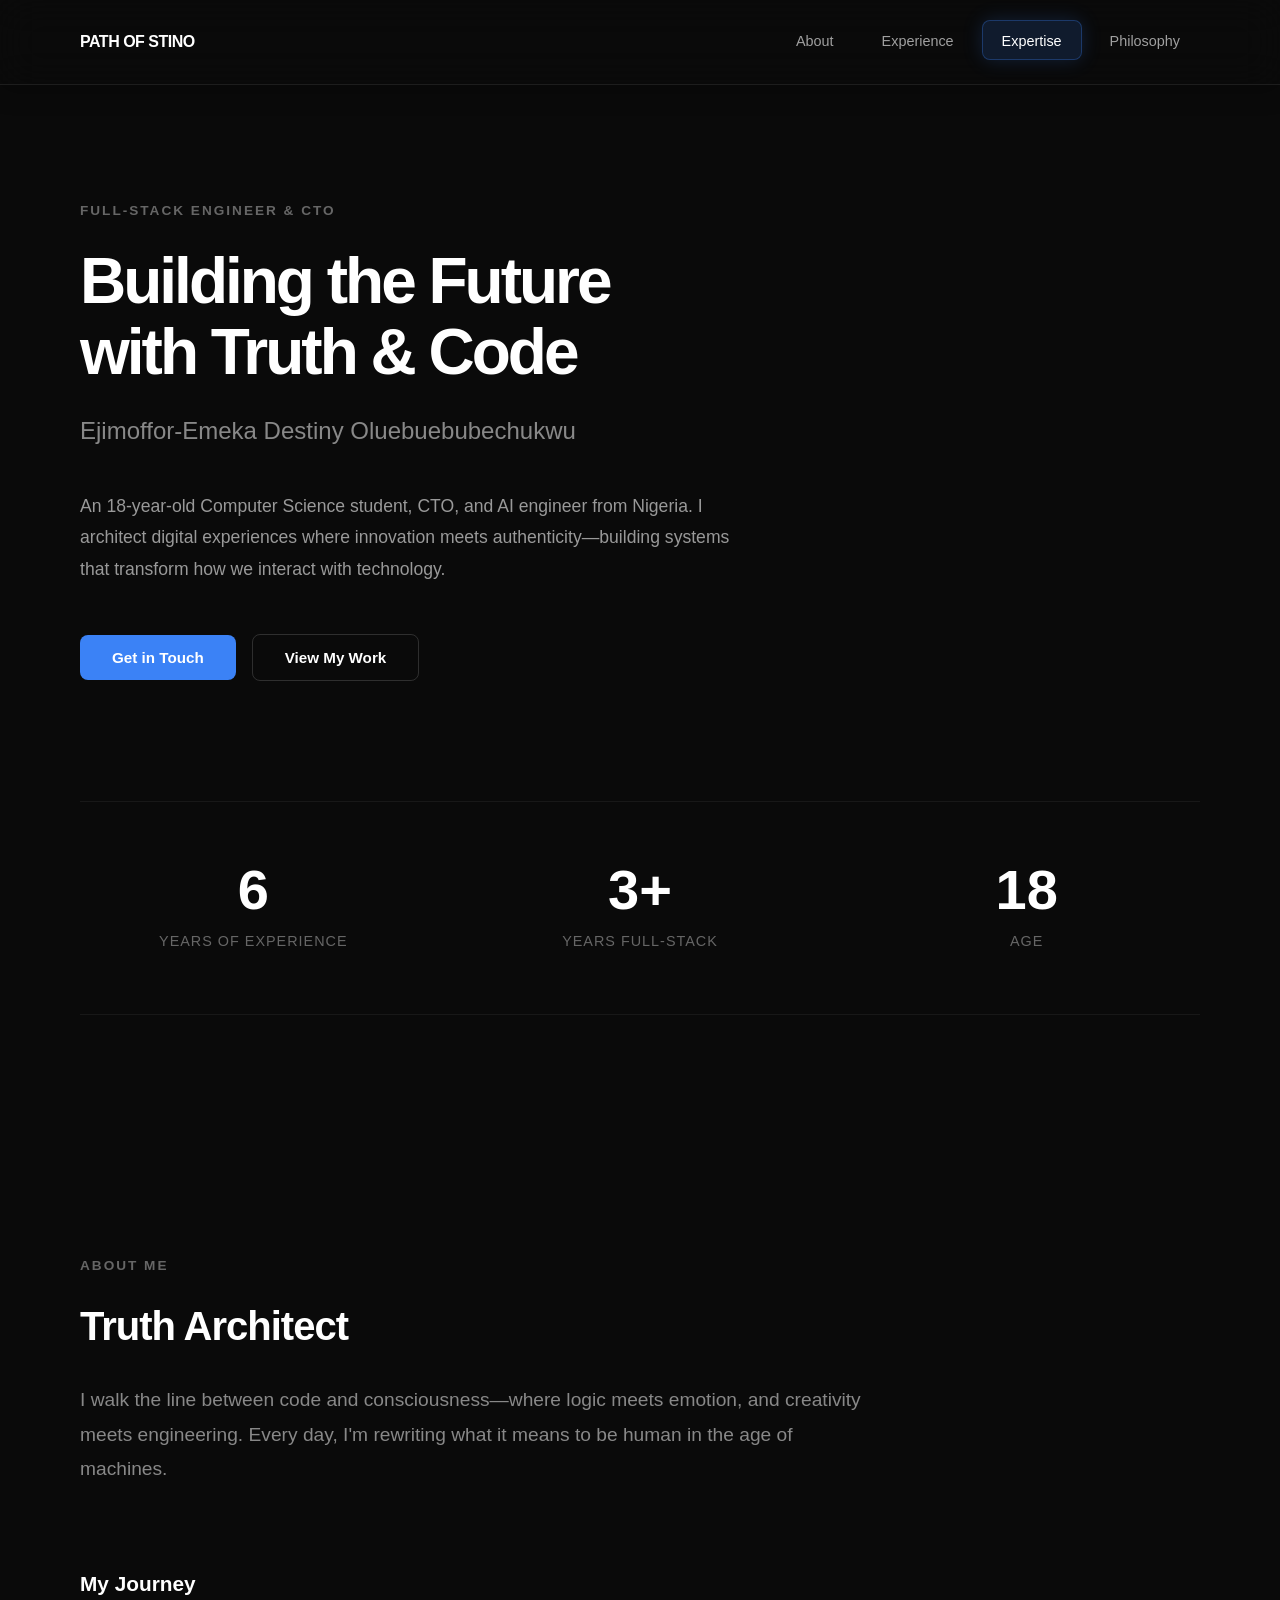
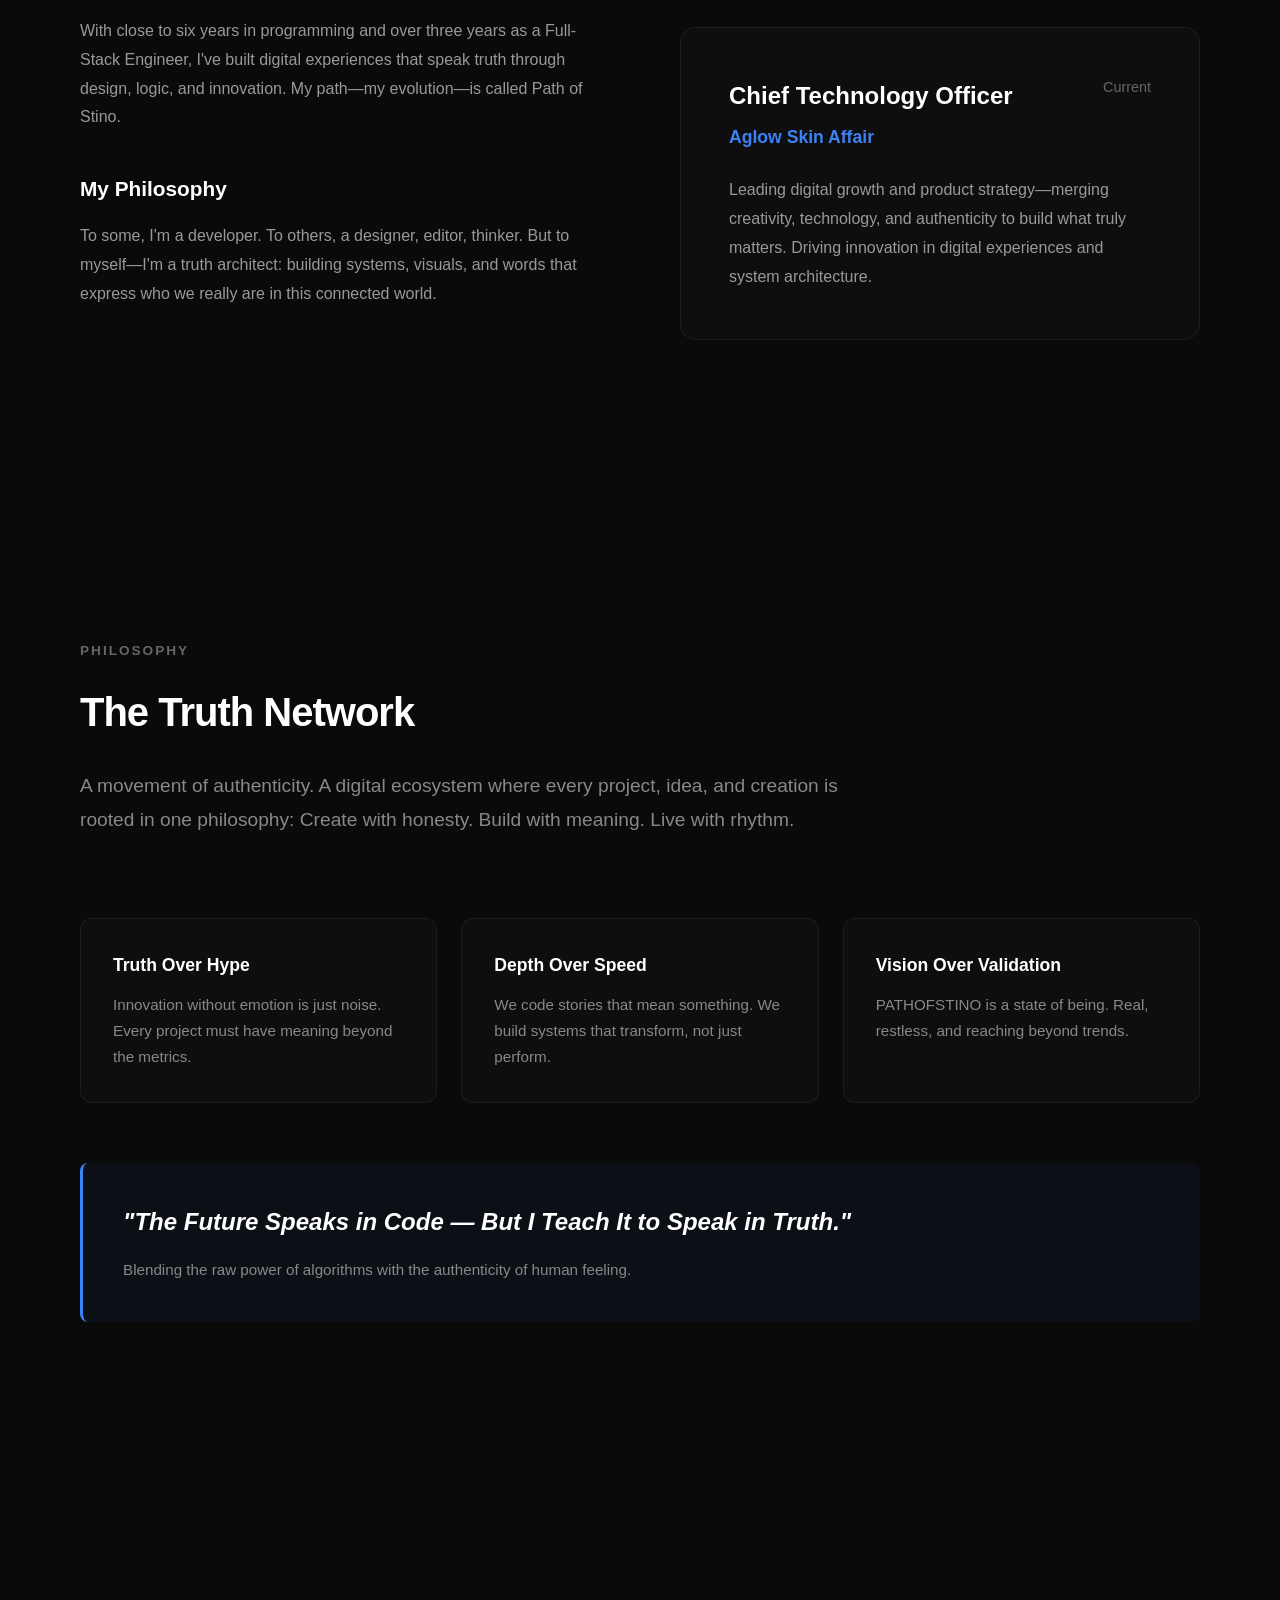
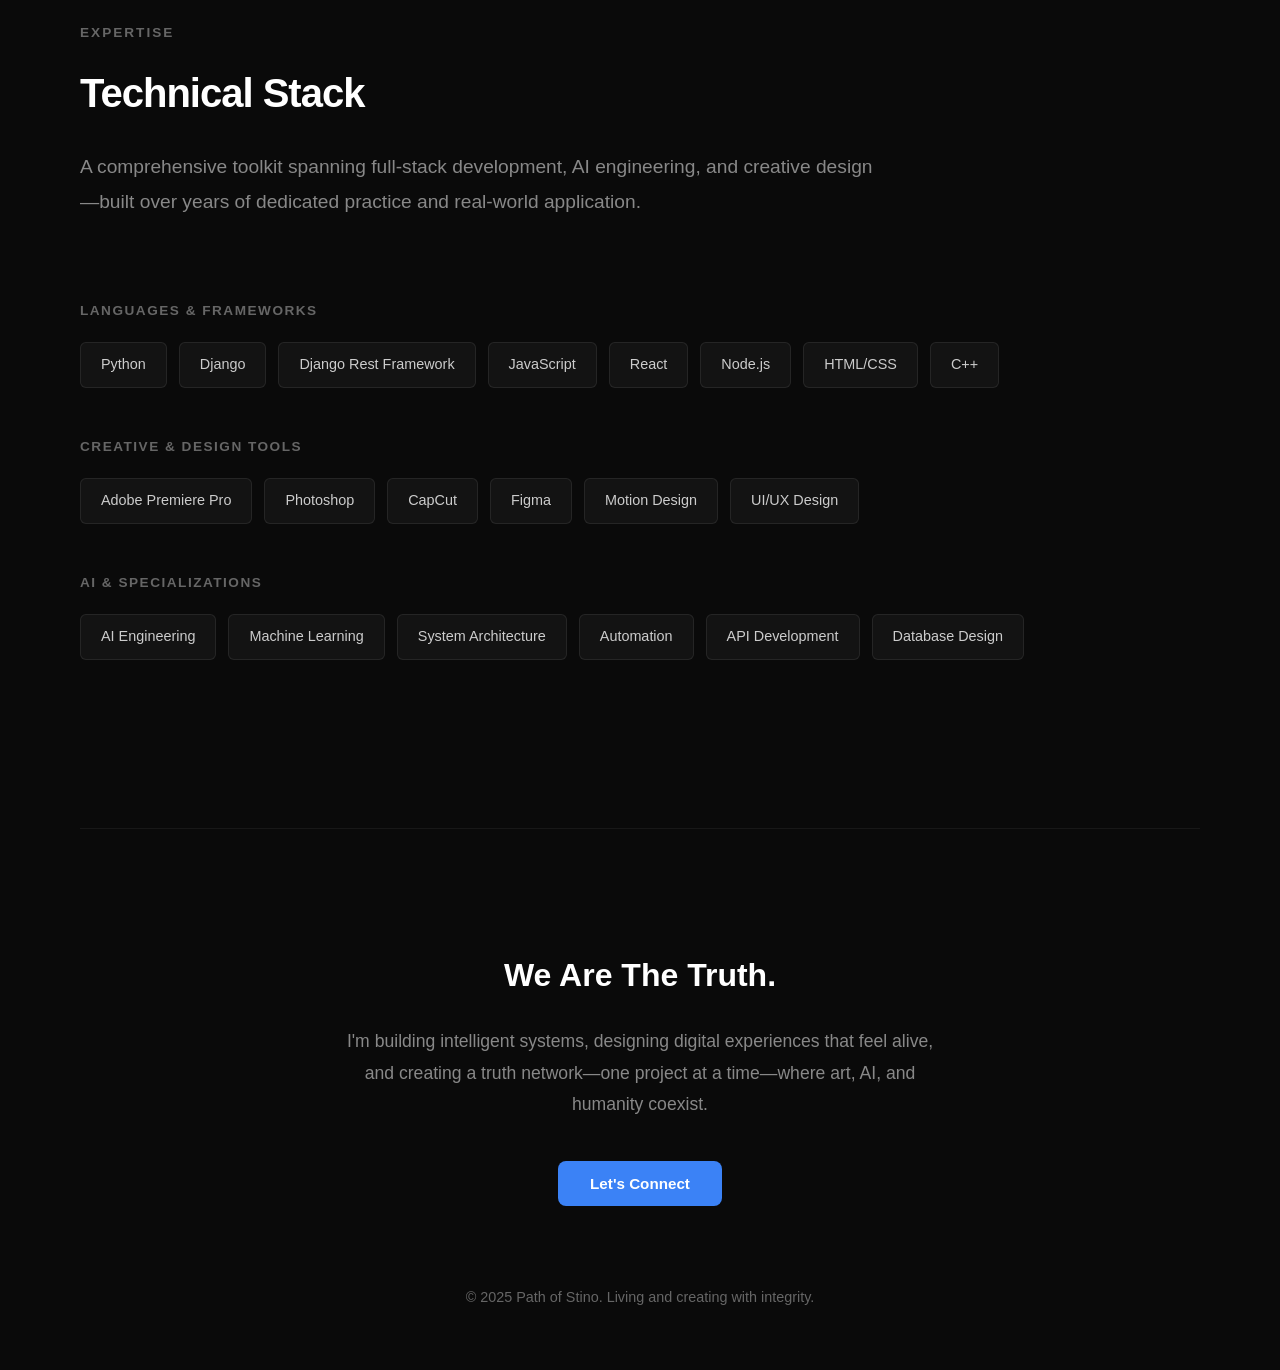
==== commit 7d2b3199: "needed to change the whole layout to look more professional" ====
--- a/index.html
+++ b/index.html
@@ -5,7 +5,10 @@
 <head>
     <meta charset="UTF-8">
     <meta name="viewport" content="width=device-width, initial-scale=1.0">
-    <link rel="stylesheet" href="portfolio.css">
+    <link rel="stylesheet" href="style.css">
+    <link rel="shortcut icon"
+        href="https://www.google.com/url?sa=i&url=https%3A%2F%2Fwww.vectorstock.com%2Froyalty-free-vector%2Fletter-t-curves-loop-design-logo-vector-32147117&psig=AOvVaw34pt-npsJaB-86jXIbMcXe&ust=1762021242037000&source=images&cd=vfe&opi=89978449&ved=0CBUQjRxqFwoTCPi1zOaGz5ADFQAAAAAdAAAAABAE"
+        type="image/x-icon">
     <title>PATH OF STINO | We Are The Truth</title>
 
 </head>
@@ -16,220 +19,206 @@
     data-x_margin="18" data-y_margin="18"></script>
 
 <body>
-    <div class="scroll-progress" id="scrollProgress"></div>
-    <div class="cursor-dot" id="cursorDot"></div>
-
+    <nav>
+        <div class="nav-container">
+            <div class="nav-logo">PATH OF STINO</div>
+            <ul class="nav-links" id="navLinks">
+                <div class="nav-indicator" id="navIndicator"></div>
+                <li><a href="#about" class="nav-link">About</a></li>
+                <li><a href="#experience" class="nav-link">Experience</a></li>
+                <li><a href="#expertise" class="nav-link">Expertise</a></li>
+                <li><a href="#philosophy" class="nav-link">Philosophy</a></li>
+            </ul>
+        </div>
+    </nav>
+
+    <!-- Hero Section -->
     <div class="container">
-        <!-- Header -->
-        <header class="terminal-header">
-            <div class="terminal-prompt">$ whoami</div>
-            <h1 class="name">PATH OF STINO</h1>
-            <p class="subtitle">The Truth Network | Archives | Code | Becoming</p>
-            <div class="mission-statement">
-                "Truth isn't told — it's built, line by line."
-            </div>
-        </header>
-
-        <!-- Who I Am -->
-        <section class="section">
-            <h2 class="section-header">
-                <span class="section-emoji">🧬</span>
-                Who I Am
-            </h2>
-            <p class="text-block">
-                My name is <strong>Ejimoffor-Emeka Destiny Oluebuebubechukwu</strong>, but my path — my evolution — is
-                called <strong>Path of Stino</strong>.
+        <section class="hero">
+            <div class="hero-label">Full-Stack Engineer & CTO</div>
+            <h1 class="hero-title">Building the Future<br>with Truth & Code</h1>
+            <p class="hero-subtitle">Ejimoffor-Emeka Destiny Oluebuebubechukwu</p>
+            <p class="hero-description">
+                An 18-year-old Computer Science student, CTO, and AI engineer from Nigeria. I architect digital
+                experiences where innovation meets authenticity—building systems that transform how we interact with
+                technology.
             </p>
-            <p class="text-block">
-                I'm an 18-year-old Computer Science student, creative technologist, and AI dreamer from Nigeria. I walk
-                the line between code and consciousness — where logic meets emotion, and creativity meets engineering.
-            </p>
-            <p class="text-block">
-                Every day, I'm rewriting what it means to be human in the age of machines. To some, I'm a developer. To
-                others, a designer, editor, thinker. But to myself — I'm a <strong>truth architect</strong>: building
-                systems, visuals, and words that express who we really are in this connected world.
-            </p>
-
-            <div class="stats">
-                <div class="stat-box">
-                    <div class="stat-number">18</div>
-                    <div class="stat-label">Years Old</div>
-                </div>
-                <div class="stat-box">
-                    <div class="stat-number">6</div>
-                    <div class="stat-label">Years Coding</div>
-                </div>
-                <div class="stat-box">
-                    <div class="stat-number">3+</div>
-                    <div class="stat-label">Years Full-Stack</div>
-                </div>
-            </div>
-
-            <div style="margin-top: 30px;">
-                <span class="role-badge">CTO @ Aglow Skin Affair</span>
-                <span class="role-badge">CS Student</span>
-                <span class="role-badge">Based in Nigeria 🇳🇬</span>
-            </div>
-        </section>
-
-        <!-- The Truth Network -->
-        <section class="section">
-            <h2 class="section-header">
-                <span class="section-emoji">⚡</span>
-                The Truth Network
-            </h2>
-            <p class="text-block">
-                The Truth Network isn't a company — it's a <strong>movement of authenticity</strong>. A digital
-                ecosystem where every project, idea, and creation I build is rooted in one philosophy:
-            </p>
-
-            <div class="highlight">
-                "Create with honesty. Build with meaning. Live with rhythm."
-            </div>
-
-            <p class="text-block">
-                It's where my tech, art, and AI collide. A network for thinkers who refuse to fake it — for builders who
-                care about the <strong>why</strong> behind the <strong>what</strong>. The Truth Network is my personal
-                revolution — my manifesto, my lab, and my church of creation.
-            </p>
-
-            <div class="pillars">
-                <div class="pillar">
-                    <div class="pillar-title">Truth Over Hype</div>
-                    <div class="pillar-text">Innovation without emotion is just noise. Every project must have meaning
-                        beyond the metrics.</div>
-                </div>
-                <div class="pillar">
-                    <div class="pillar-title">Depth Over Speed</div>
-                    <div class="pillar-text">We code stories that mean something. We build systems that transform, not
-                        just perform.</div>
-                </div>
-                <div class="pillar">
-                    <div class="pillar-title">Vision Over Validation</div>
-                    <div class="pillar-text">PATHOFSTINO isn't a brand — it's a state of being. Real, restless, and
-                        reaching beyond trends.</div>
-                </div>
-            </div>
-        </section>
-
-        <!-- The Archives -->
-        <section class="section">
-            <h2 class="section-header">
-                <span class="section-emoji">🗃️</span>
-                The Truth Archives
-            </h2>
-            <p class="text-block">
-                This is where I keep the rawness — the unfiltered journey: my projects, my sketches, my thoughts, my
-                experiments.
-            </p>
-            <p class="text-block">
-                Every build, every bug, every spark of creativity — archived. Because my truth isn't just in what I
-                finish — it's in what I attempt. The Archives aren't about perfection; they're about
-                <strong>evolution</strong>. They're proof that I grew.
-            </p>
-        </section>
-
-        <!-- Tech Stack -->
-        <section class="section">
-            <h2 class="section-header">
-                <span class="section-emoji">💻</span>
-                My Learning Stack
-            </h2>
-
-            <h3 style="color: #00f5ff; margin: 30px 0 15px; font-size: 1.2rem;">Languages & Frameworks</h3>
-            <div class="tech-grid">
-                <div class="tech-item">Python 🐍</div>
-                <div class="tech-item">Django</div>
-                <div class="tech-item">DRF</div>
-                <div class="tech-item">JavaScript</div>
-                <div class="tech-item">React</div>
-                <div class="tech-item">Node.js</div>
-                <div class="tech-item">HTML/CSS</div>
-                <div class="tech-item">C++</div>
-            </div>
-
-            <h3 style="color: #ff00ff; margin: 40px 0 15px; font-size: 1.2rem;">Creative Tools</h3>
-            <div class="tech-grid">
-                <div class="tech-item">Premiere Pro</div>
-                <div class="tech-item">Photoshop</div>
-                <div class="tech-item">CapCut</div>
-                <div class="tech-item">Figma</div>
-                <div class="tech-item">Motion Design</div>
-                <div class="tech-item">ChatGPT</div>
-                <div class="tech-item">Claude</div>
-            </div>
-
-            <h3 style="color: #00ff88; margin: 40px 0 15px; font-size: 1.2rem;">Core Focus</h3>
-            <div class="tech-grid">
-                <div class="tech-item">AI Engineering</div>
-                <div class="tech-item">Full-Stack Dev</div>
-                <div class="tech-item">Digital Creative</div>
-                <div class="tech-item">Automation</div>
-                <div class="tech-item">System Design</div>
-            </div>
-        </section>
-
-        <!-- Philosophy -->
-        <section class="section">
-            <h2 class="section-header">
-                <span class="section-emoji">🧠</span>
-                The Truth Slogan
-            </h2>
-
-            <div class="philosophy-grid">
-                <div class="philosophy-card">
-                    <p class="philosophy-text">
-                        The Future Speaks in Code — But I Teach It to Speak in Truth.
+            <div class="hero-cta">
+                <button class="btn-primary" onclick="alert('Add your email or contact form')">Get in Touch</button>
+                <button class="btn-secondary" onclick="alert('Add link to your work')">View My Work</button>
+            </div>
+        </section>
+
+        <!-- Stats Bar -->
+        <div class="stats-bar">
+            <div class="stat">
+                <div class="stat-number">6</div>
+                <div class="stat-label">Years of Experience</div>
+            </div>
+            <div class="stat">
+                <div class="stat-number">3+</div>
+                <div class="stat-label">Years Full-Stack</div>
+            </div>
+            <div class="stat">
+                <div class="stat-number">18</div>
+                <div class="stat-label">Age</div>
+            </div>
+        </div>
+
+        <!-- About Section -->
+        <section id="about">
+            <div class="section-header">
+                <div class="section-label">About Me</div>
+                <h2 class="section-title">Truth Architect</h2>
+                <p class="section-description">
+                    I walk the line between code and consciousness—where logic meets emotion, and creativity meets
+                    engineering. Every day, I'm rewriting what it means to be human in the age of machines.
+                </p>
+            </div>
+
+            <div class="two-col">
+                <div>
+                    <div class="content-block">
+                        <h3>My Journey</h3>
+                        <p>
+                            With close to six years in programming and over three years as a Full-Stack Engineer, I've
+                            built digital experiences that speak truth through design, logic, and innovation. My path—my
+                            evolution—is called Path of Stino.
+                        </p>
+                    </div>
+                    <div class="content-block">
+                        <h3>My Philosophy</h3>
+                        <p>
+                            To some, I'm a developer. To others, a designer, editor, thinker. But to myself—I'm a truth
+                            architect: building systems, visuals, and words that express who we really are in this
+                            connected world.
+                        </p>
+                    </div>
+                </div>
+                <div>
+                    <div class="role-section">
+                        <div class="role-header">
+                            <div>
+                                <div class="role-title">Chief Technology Officer</div>
+                                <div class="role-company">Aglow Skin Affair</div>
+                            </div>
+                            <div class="role-period">Current</div>
+                        </div>
+                        <p class="role-description">
+                            Leading digital growth and product strategy—merging creativity, technology, and authenticity
+                            to build what truly matters. Driving innovation in digital experiences and system
+                            architecture.
+                        </p>
+                    </div>
+                </div>
+            </div>
+        </section>
+
+        <!-- Philosophy Section -->
+        <section id="philosophy">
+            <div class="section-header">
+                <div class="section-label">Philosophy</div>
+                <h2 class="section-title">The Truth Network</h2>
+                <p class="section-description">
+                    A movement of authenticity. A digital ecosystem where every project, idea, and creation is rooted in
+                    one philosophy: Create with honesty. Build with meaning. Live with rhythm.
+                </p>
+            </div>
+
+            <div class="card-grid">
+                <div class="card">
+                    <h3 class="card-title">Truth Over Hype</h3>
+                    <p class="card-text">Innovation without emotion is just noise. Every project must have meaning
+                        beyond the metrics.</p>
+                </div>
+                <div class="card">
+                    <h3 class="card-title">Depth Over Speed</h3>
+                    <p class="card-text">We code stories that mean something. We build systems that transform, not just
+                        perform.</p>
+                </div>
+                <div class="card">
+                    <h3 class="card-title">Vision Over Validation</h3>
+                    <p class="card-text">PATHOFSTINO is a state of being. Real, restless, and reaching beyond trends.
                     </p>
                 </div>
             </div>
 
-            <p class="text-block" style="margin-top: 30px;">
-                It's not just a slogan. It's a mission. To blend the raw power of algorithms with the authenticity of
-                human feeling. To remind the world that <strong>innovation without emotion is just noise</strong>. To
-                code stories that mean something.
-            </p>
-        </section>
-
-        <!-- Certifying the Name -->
-        <section class="section">
-            <h2 class="section-header">
-                <span class="section-emoji">🛠️</span>
-                Certifying the Name
-            </h2>
-            <p class="text-block">
-                <strong>PATHOFSTINO</strong> isn't a brand — it's a state of being. It's how I move through creation —
-                real, restless, and reaching beyond trends.
-            </p>
-            <p class="text-block">
-                It's my signature, my blueprint, my trail. So when you see PATHOFSTINO, you're not just seeing a
-                portfolio — you're seeing a <strong>movement of one</strong>, guided by curiosity, discipline, and soul.
-            </p>
-        </section>
-
-        <!-- CTA -->
-        <div class="footer-cta">
-            <h2 class="truth-statement">We Are The Truth.</h2>
-            <p class="footer-text">
-                I'm building intelligent systems. Designing digital experiences that feel alive. And creating a truth
-                network — one project at a time — where art, AI, and humanity coexist.
-            </p>
-            <p class="footer-text">
-                Because this isn't just my portfolio. It's my proof of becoming. My truth — written in code.
-            </p>
-            <button class="connect-btn" onclick="window.open('https://linktr.ee/pathofstino', '_blank')">
-                Lets Connect </button>
-
-
-
-
-            <!-- Signature -->
-            <div class="signature">
-                <p>Living and creating with integrity.</p>
-                <p class="signature-name">PATH OF STINO © 2025</p>
-            </div>
-        </div>
-        <script src="portfolio.js"></script>
+            <div class="quote-block">
+                <p class="quote-text">"The Future Speaks in Code — But I Teach It to Speak in Truth."</p>
+                <p class="quote-author">Blending the raw power of algorithms with the authenticity of human feeling.</p>
+            </div>
+        </section>
+
+        <!-- Expertise Section -->
+        <section id="expertise">
+            <div class="section-header">
+                <div class="section-label">Expertise</div>
+                <h2 class="section-title">Technical Stack</h2>
+                <p class="section-description">
+                    A comprehensive toolkit spanning full-stack development, AI engineering, and creative design—built
+                    over years of dedicated practice and real-world application.
+                </p>
+            </div>
+
+            <div class="tech-section">
+                <div class="tech-category">
+                    <h3 class="tech-category-title">Languages & Frameworks</h3>
+                    <div class="tech-grid">
+                        <span class="tech-tag">Python</span>
+                        <span class="tech-tag">Django</span>
+                        <span class="tech-tag">Django Rest Framework</span>
+                        <span class="tech-tag">JavaScript</span>
+                        <span class="tech-tag">React</span>
+                        <span class="tech-tag">Node.js</span>
+                        <span class="tech-tag">HTML/CSS</span>
+                        <span class="tech-tag">C++</span>
+                    </div>
+                </div>
+
+                <div class="tech-category">
+                    <h3 class="tech-category-title">Creative & Design Tools</h3>
+                    <div class="tech-grid">
+                        <span class="tech-tag">Adobe Premiere Pro</span>
+                        <span class="tech-tag">Photoshop</span>
+                        <span class="tech-tag">CapCut</span>
+                        <span class="tech-tag">Figma</span>
+                        <span class="tech-tag">Motion Design</span>
+                        <span class="tech-tag">UI/UX Design</span>
+                    </div>
+                </div>
+
+                <div class="tech-category">
+                    <h3 class="tech-category-title">AI & Specializations</h3>
+                    <div class="tech-grid">
+                        <span class="tech-tag">AI Engineering</span>
+                        <span class="tech-tag">Machine Learning</span>
+                        <span class="tech-tag">System Architecture</span>
+                        <span class="tech-tag">Automation</span>
+                        <span class="tech-tag">API Development</span>
+                        <span class="tech-tag">Database Design</span>
+                    </div>
+                </div>
+            </div>
+        </section>
+
+        <!-- Footer -->
+        <footer>
+            <div class="footer-content">
+                <h2 class="footer-title">We Are The Truth.</h2>
+                <p class="footer-text">
+                    I'm building intelligent systems, designing digital experiences that feel alive, and creating a
+                    truth network—one project at a time—where art, AI, and humanity coexist.
+                </p>
+                <button class="btn-primary" onclick="alert('Add your contact: email, LinkedIn, GitHub, Twitter')">Let's
+                    Connect</button>
+            </div>
+            <div class="footer-bottom">
+                <p>© 2025 Path of Stino. Living and creating with integrity.</p>
+            </div>
+        </footer>
+    </div>
+
+    <script src="script.js"></script>
 </body>
 
 </html>
--- a/style.css
+++ b/style.css
@@ -0,0 +1,492 @@
+* {
+    margin: 0;
+    padding: 0;
+    box-sizing: border-box;
+}
+
+body {
+    font-family: 'Inter', -apple-system, BlinkMacSystemFont, 'Segoe UI', sans-serif;
+    background: #0a0a0a;
+    color: #e5e5e5;
+    line-height: 1.65;
+    -webkit-font-smoothing: antialiased;
+    -moz-osx-font-smoothing: grayscale;
+}
+
+::selection {
+    background: rgba(59, 130, 246, 0.2);
+    color: #fff;
+}
+
+/* Container */
+.container {
+    max-width: 1200px;
+    margin: 0 auto;
+    padding: 0 40px;
+}
+
+/* Navigation */
+nav {
+    position: fixed;
+    top: 0;
+    left: 0;
+    right: 0;
+    background: rgba(10, 10, 10, 0.6);
+    backdrop-filter: blur(20px) saturate(180%);
+    -webkit-backdrop-filter: blur(20px) saturate(180%);
+    border-bottom: 1px solid rgba(255, 255, 255, 0.08);
+    z-index: 1000;
+    padding: 20px 0;
+    box-shadow: 0 4px 24px rgba(0, 0, 0, 0.3);
+}
+
+.nav-container {
+    max-width: 1200px;
+    margin: 0 auto;
+    padding: 0 40px;
+    display: flex;
+    justify-content: space-between;
+    align-items: center;
+}
+
+.nav-logo {
+    font-size: 1rem;
+    font-weight: 700;
+    color: #fff;
+    letter-spacing: -0.5px;
+}
+
+.nav-links {
+    display: flex;
+    gap: 8px;
+    list-style: none;
+    position: relative;
+}
+
+.nav-links li {
+    position: relative;
+}
+
+.nav-links a {
+    color: #a0a0a0;
+    text-decoration: none;
+    font-size: 0.9rem;
+    font-weight: 500;
+    transition: color 0.3s ease;
+    padding: 10px 20px;
+    display: block;
+    position: relative;
+    z-index: 2;
+}
+
+.nav-links a:hover {
+    color: #fff;
+}
+
+.nav-links a.active {
+    color: #fff;
+}
+
+/* Animated background mover */
+.nav-indicator {
+    position: absolute;
+    height: 40px;
+    background: rgba(59, 130, 246, 0.15);
+    border: 1px solid rgba(59, 130, 246, 0.3);
+    border-radius: 8px;
+    transition: all 0.4s cubic-bezier(0.4, 0, 0.2, 1);
+    pointer-events: none;
+    z-index: 1;
+    box-shadow: 0 0 20px rgba(59, 130, 246, 0.2);
+}
+
+/* Hero Section */
+.hero {
+    padding: 200px 0 120px;
+}
+
+.hero-label {
+    font-size: 0.85rem;
+    text-transform: uppercase;
+    letter-spacing: 2px;
+    color: #666;
+    font-weight: 600;
+    margin-bottom: 24px;
+}
+
+.hero-title {
+    font-size: 4rem;
+    font-weight: 900;
+    letter-spacing: -3px;
+    color: #ffffff;
+    margin-bottom: 24px;
+    line-height: 1.1;
+}
+
+.hero-subtitle {
+    font-size: 1.5rem;
+    color: #888;
+    font-weight: 400;
+    margin-bottom: 40px;
+    max-width: 700px;
+}
+
+.hero-description {
+    font-size: 1.1rem;
+    color: #999;
+    line-height: 1.8;
+    max-width: 650px;
+    margin-bottom: 48px;
+}
+
+.hero-cta {
+    display: flex;
+    gap: 16px;
+    align-items: center;
+}
+
+.btn-primary {
+    padding: 14px 32px;
+    background: #3b82f6;
+    color: #fff;
+    text-decoration: none;
+    font-weight: 600;
+    font-size: 0.95rem;
+    border-radius: 8px;
+    border: none;
+    cursor: pointer;
+    transition: all 0.2s ease;
+}
+
+.btn-primary:hover {
+    background: #2563eb;
+    transform: translateY(-1px);
+}
+
+.btn-secondary {
+    padding: 14px 32px;
+    background: transparent;
+    color: #fff;
+    text-decoration: none;
+    font-weight: 600;
+    font-size: 0.95rem;
+    border-radius: 8px;
+    border: 1px solid rgba(255, 255, 255, 0.15);
+    cursor: pointer;
+    transition: all 0.2s ease;
+}
+
+.btn-secondary:hover {
+    background: rgba(255, 255, 255, 0.05);
+    border-color: rgba(255, 255, 255, 0.3);
+}
+
+/* Stats Bar */
+.stats-bar {
+    display: grid;
+    grid-template-columns: repeat(3, 1fr);
+    gap: 40px;
+    padding: 60px 0;
+    border-top: 1px solid rgba(255, 255, 255, 0.06);
+    border-bottom: 1px solid rgba(255, 255, 255, 0.06);
+    margin-bottom: 120px;
+}
+
+.stat {
+    text-align: center;
+}
+
+.stat-number {
+    font-size: 3.5rem;
+    font-weight: 800;
+    color: #fff;
+    line-height: 1;
+    margin-bottom: 12px;
+}
+
+.stat-label {
+    font-size: 0.9rem;
+    color: #666;
+    font-weight: 500;
+    text-transform: uppercase;
+    letter-spacing: 1px;
+}
+
+/* Section */
+section {
+    padding: 120px 0;
+}
+
+.section-header {
+    margin-bottom: 80px;
+}
+
+.section-label {
+    font-size: 0.85rem;
+    text-transform: uppercase;
+    letter-spacing: 2px;
+    color: #666;
+    font-weight: 600;
+    margin-bottom: 16px;
+}
+
+.section-title {
+    font-size: 2.5rem;
+    font-weight: 800;
+    color: #fff;
+    letter-spacing: -1px;
+    margin-bottom: 24px;
+}
+
+.section-description {
+    font-size: 1.2rem;
+    color: #888;
+    line-height: 1.8;
+    max-width: 800px;
+}
+
+/* Two Column Layout */
+.two-col {
+    display: grid;
+    grid-template-columns: 1fr 1fr;
+    gap: 80px;
+    align-items: start;
+}
+
+.content-block {
+    margin-bottom: 40px;
+}
+
+.content-block h3 {
+    font-size: 1.3rem;
+    font-weight: 700;
+    color: #fff;
+    margin-bottom: 16px;
+}
+
+.content-block p {
+    font-size: 1rem;
+    color: #999;
+    line-height: 1.8;
+}
+
+/* Card Grid */
+.card-grid {
+    display: grid;
+    grid-template-columns: repeat(3, 1fr);
+    gap: 24px;
+}
+
+.card {
+    background: rgba(255, 255, 255, 0.02);
+    border: 1px solid rgba(255, 255, 255, 0.06);
+    border-radius: 12px;
+    padding: 32px;
+    transition: all 0.3s ease;
+}
+
+.card:hover {
+    background: rgba(255, 255, 255, 0.04);
+    border-color: rgba(255, 255, 255, 0.12);
+    transform: translateY(-4px);
+}
+
+.card-title {
+    font-size: 1.1rem;
+    font-weight: 700;
+    color: #fff;
+    margin-bottom: 12px;
+}
+
+.card-text {
+    font-size: 0.95rem;
+    color: #888;
+    line-height: 1.7;
+}
+
+/* Tech Stack */
+.tech-section {
+    margin-top: 60px;
+}
+
+.tech-category {
+    margin-bottom: 48px;
+}
+
+.tech-category-title {
+    font-size: 0.85rem;
+    text-transform: uppercase;
+    letter-spacing: 1.5px;
+    color: #666;
+    font-weight: 600;
+    margin-bottom: 20px;
+}
+
+.tech-grid {
+    display: flex;
+    flex-wrap: wrap;
+    gap: 12px;
+}
+
+.tech-tag {
+    padding: 10px 20px;
+    background: rgba(255, 255, 255, 0.04);
+    border: 1px solid rgba(255, 255, 255, 0.08);
+    border-radius: 6px;
+    font-size: 0.9rem;
+    color: #ccc;
+    font-weight: 500;
+    transition: all 0.2s ease;
+}
+
+.tech-tag:hover {
+    background: rgba(255, 255, 255, 0.08);
+    border-color: rgba(255, 255, 255, 0.15);
+}
+
+/* Quote Block */
+.quote-block {
+    background: rgba(59, 130, 246, 0.05);
+    border-left: 3px solid #3b82f6;
+    padding: 40px;
+    border-radius: 8px;
+    margin: 60px 0;
+}
+
+.quote-text {
+    font-size: 1.5rem;
+    font-weight: 600;
+    color: #fff;
+    line-height: 1.6;
+    font-style: italic;
+    margin-bottom: 16px;
+}
+
+.quote-author {
+    font-size: 0.95rem;
+    color: #888;
+}
+
+/* Role Section */
+.role-section {
+    background: rgba(255, 255, 255, 0.02);
+    border: 1px solid rgba(255, 255, 255, 0.06);
+    border-radius: 16px;
+    padding: 48px;
+    margin: 60px 0;
+}
+
+.role-header {
+    display: flex;
+    justify-content: space-between;
+    align-items: start;
+    margin-bottom: 24px;
+}
+
+.role-title {
+    font-size: 1.5rem;
+    font-weight: 700;
+    color: #fff;
+    margin-bottom: 8px;
+}
+
+.role-company {
+    font-size: 1.1rem;
+    color: #3b82f6;
+    font-weight: 600;
+}
+
+.role-period {
+    font-size: 0.9rem;
+    color: #666;
+    font-weight: 500;
+}
+
+.role-description {
+    font-size: 1rem;
+    color: #999;
+    line-height: 1.8;
+}
+
+/* Footer */
+footer {
+    padding: 120px 0 60px;
+    border-top: 1px solid rgba(255, 255, 255, 0.06);
+}
+
+.footer-content {
+    text-align: center;
+}
+
+.footer-title {
+    font-size: 2rem;
+    font-weight: 800;
+    color: #fff;
+    margin-bottom: 24px;
+}
+
+.footer-text {
+    font-size: 1.1rem;
+    color: #888;
+    max-width: 600px;
+    margin: 0 auto 40px;
+    line-height: 1.8;
+}
+
+.footer-bottom {
+    margin-top: 80px;
+    text-align: center;
+    font-size: 0.9rem;
+    color: #666;
+}
+
+/* Responsive */
+@media (max-width: 1024px) {
+
+    .container,
+    .nav-container {
+        padding: 0 32px;
+    }
+
+    .hero-title {
+        font-size: 3rem;
+    }
+
+    .two-col,
+    .card-grid {
+        grid-template-columns: 1fr;
+        gap: 40px;
+    }
+
+    .stats-bar {
+        grid-template-columns: 1fr;
+        gap: 32px;
+    }
+}
+
+@media (max-width: 768px) {
+    .nav-links {
+        display: none;
+    }
+
+    .hero {
+        padding: 140px 0 80px;
+    }
+
+    .hero-title {
+        font-size: 2.5rem;
+    }
+
+    section {
+        padding: 80px 0;
+    }
+
+    .section-title {
+        font-size: 2rem;
+    }
+
+    .hero-cta {
+        flex-direction: column;
+        align-items: stretch;
+    }
+}
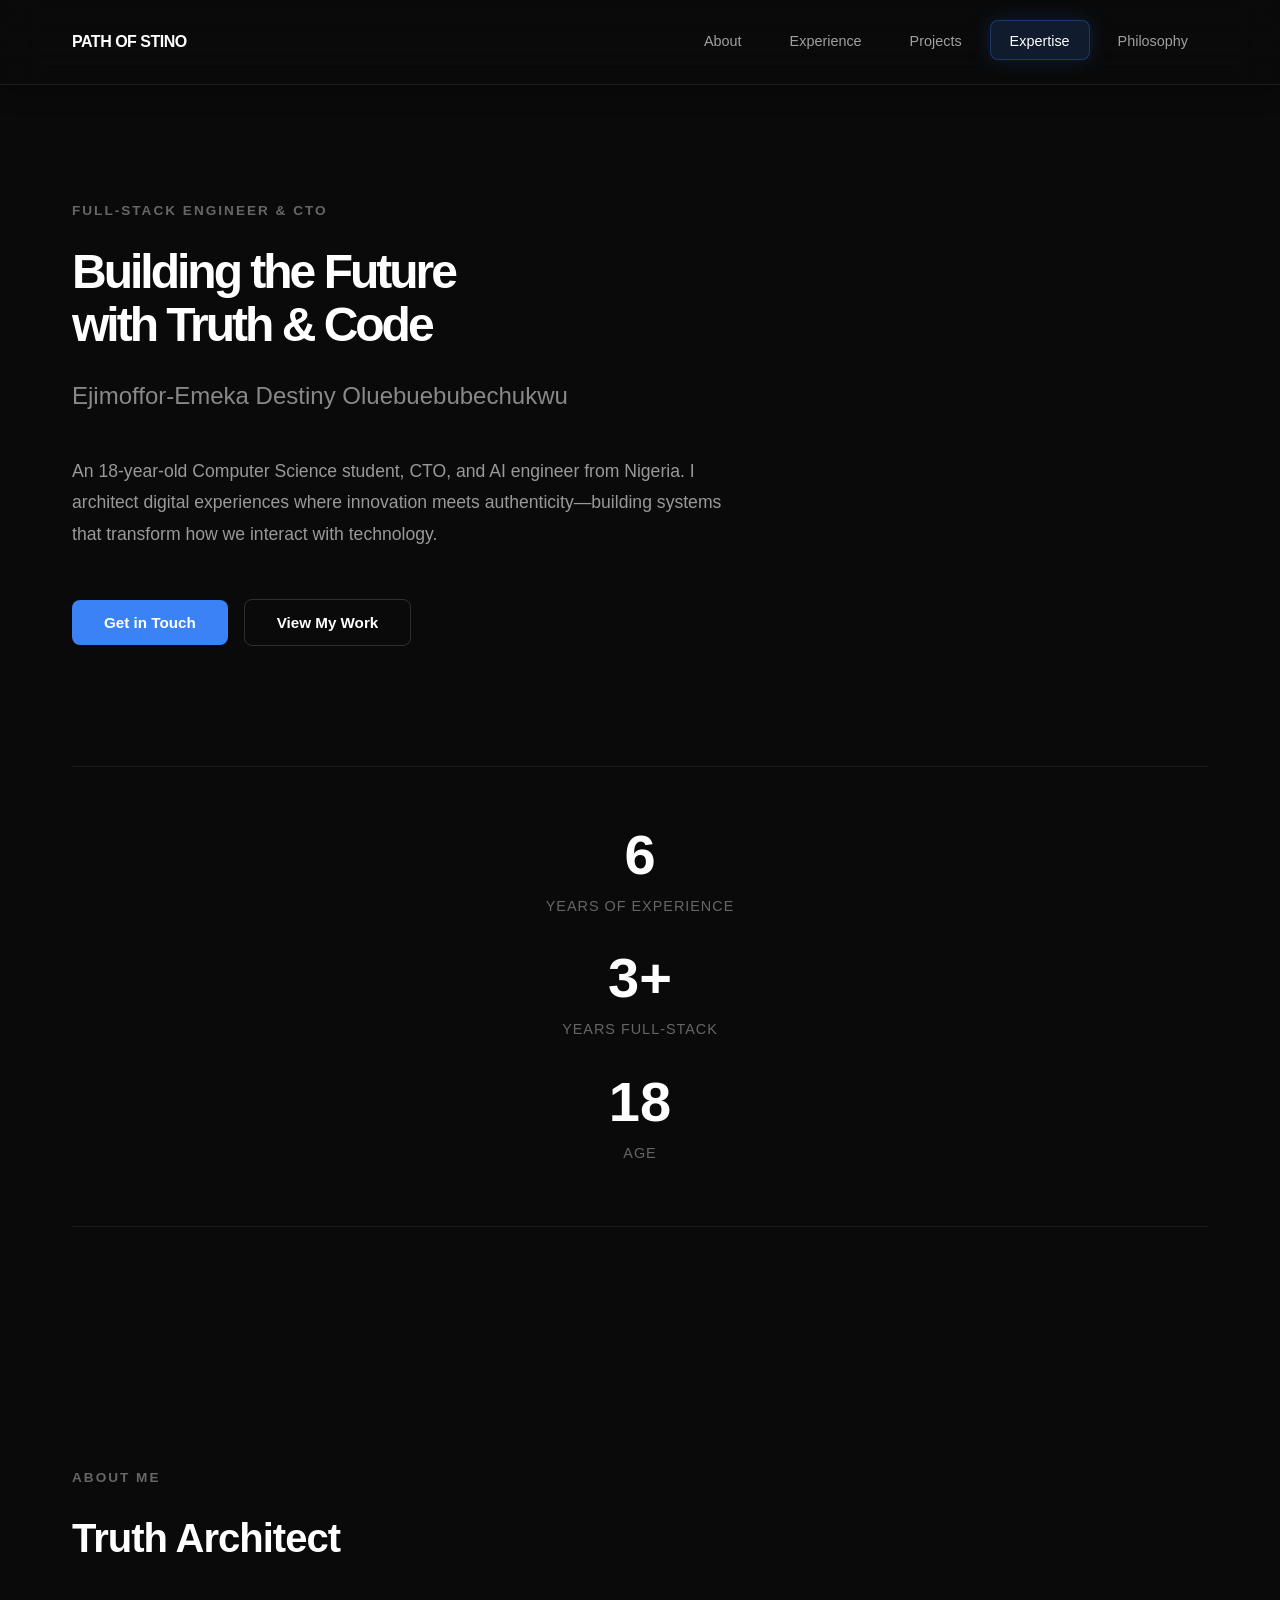
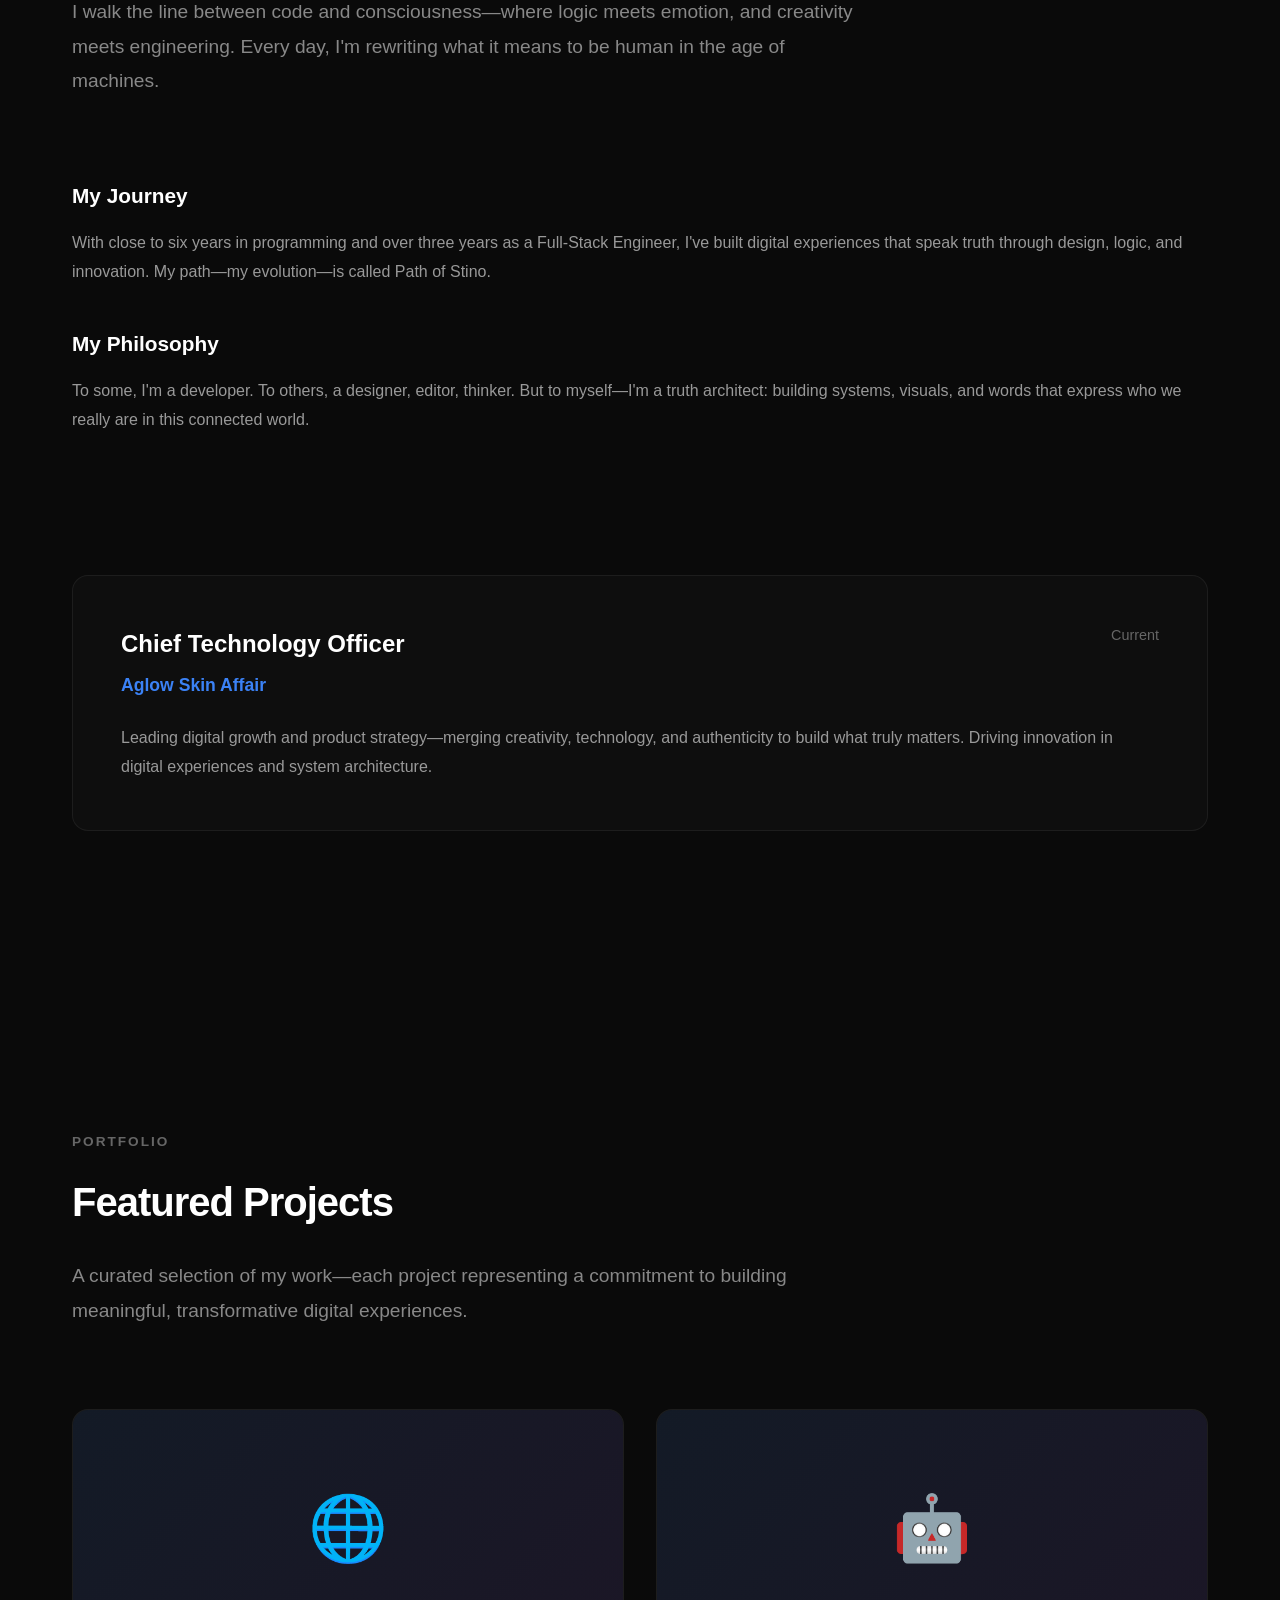
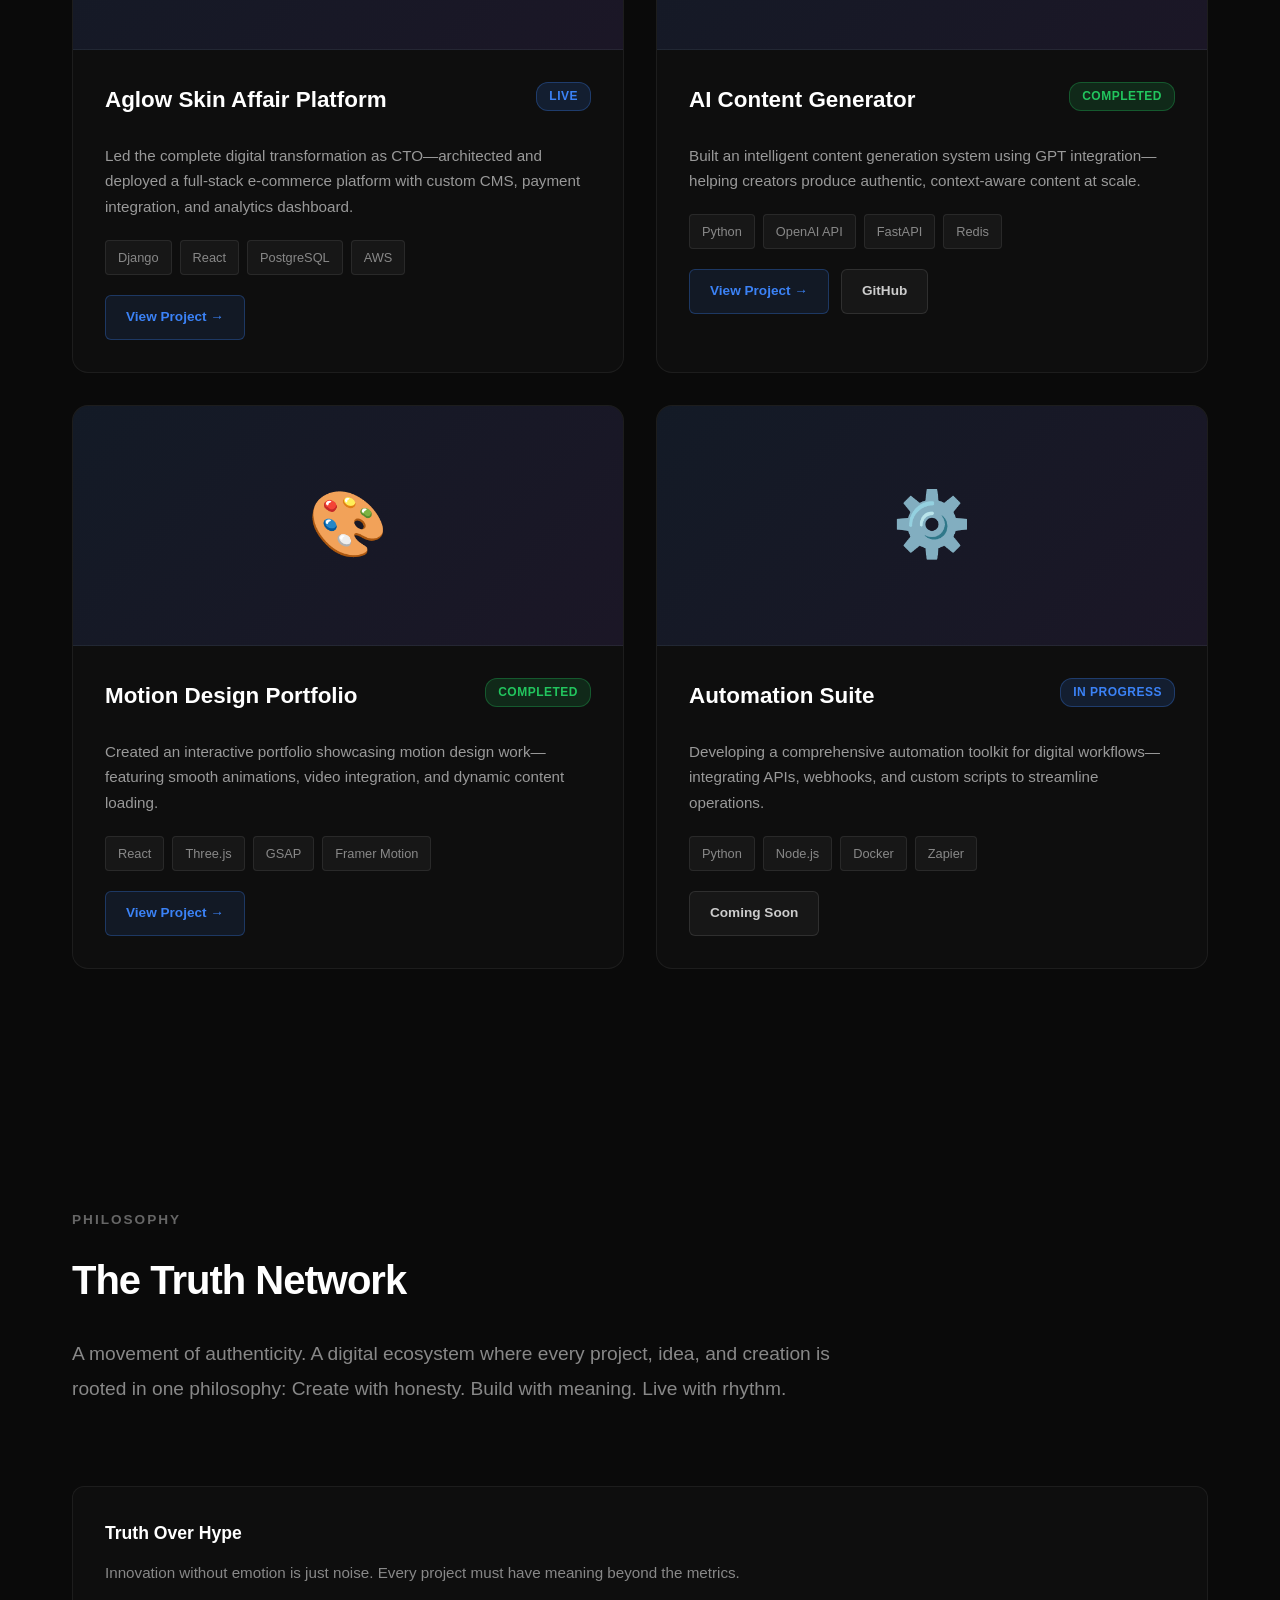
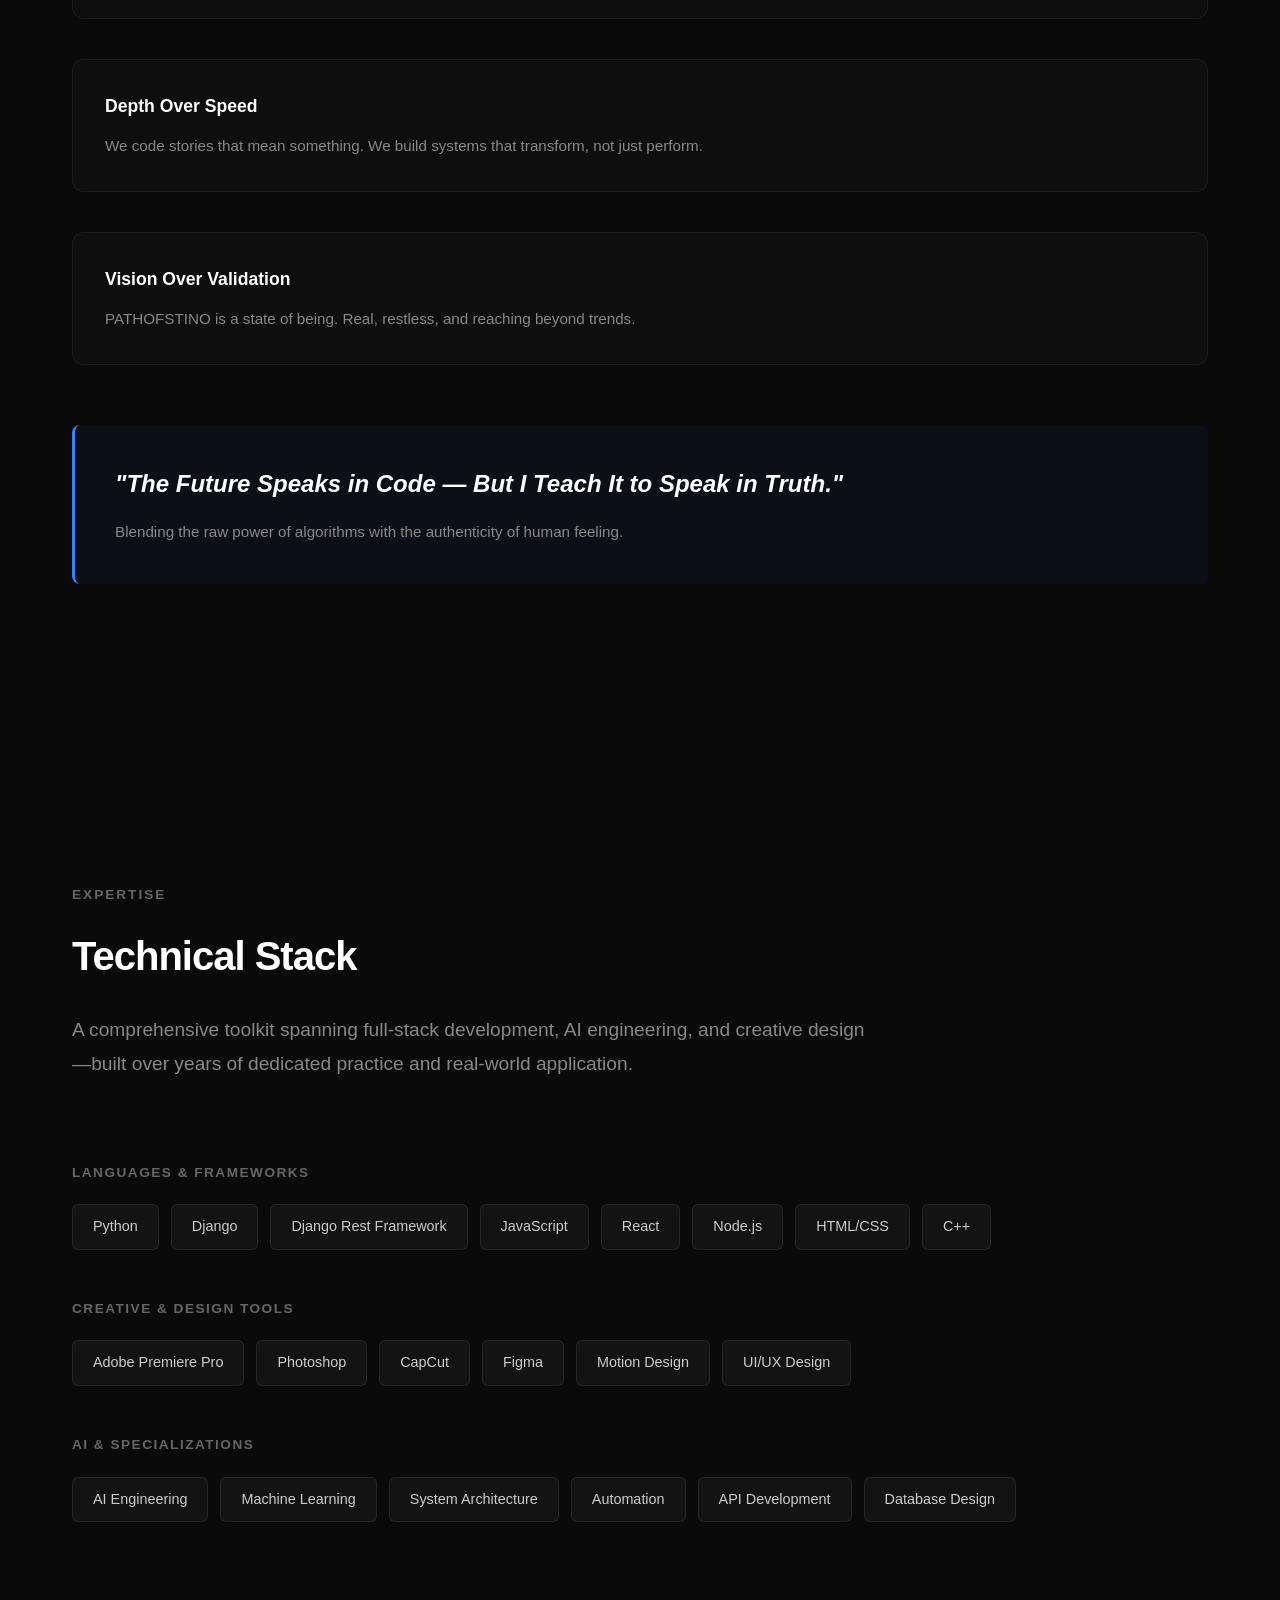
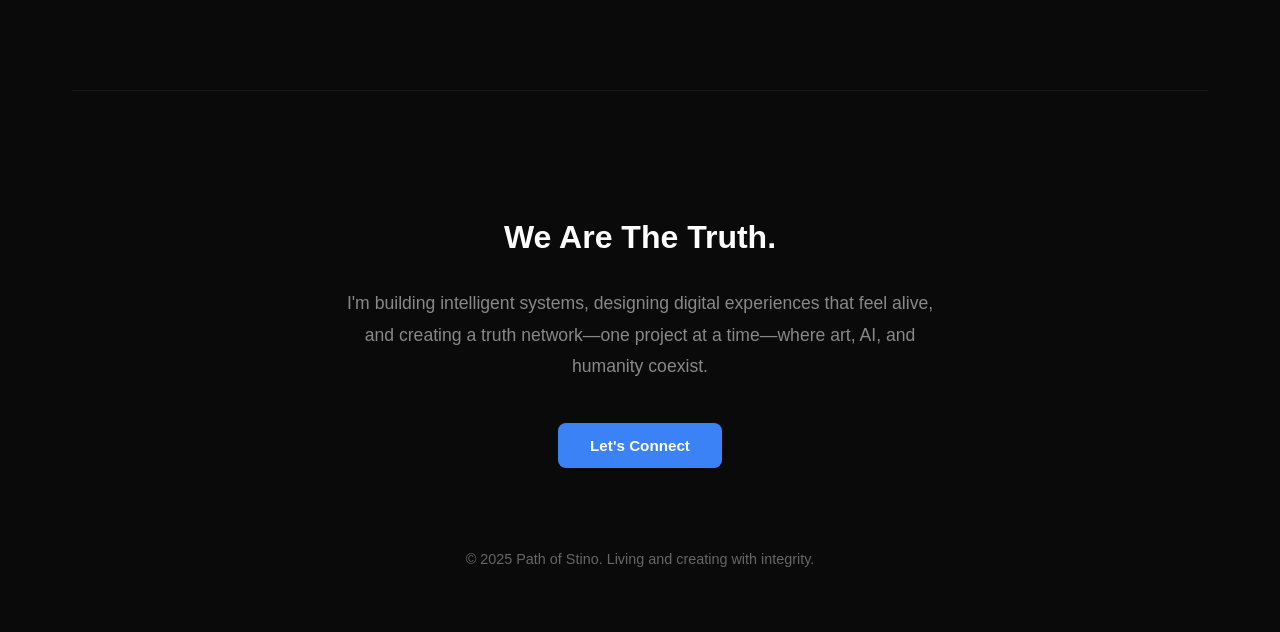
==== commit 243b06fe: "added my projects inventory" ====
--- a/index.html
+++ b/index.html
@@ -26,6 +26,7 @@
                 <div class="nav-indicator" id="navIndicator"></div>
                 <li><a href="#about" class="nav-link">About</a></li>
                 <li><a href="#experience" class="nav-link">Experience</a></li>
+                <li><a href="#projects" class="nav-link">Projects</a></li>
                 <li><a href="#expertise" class="nav-link">Expertise</a></li>
                 <li><a href="#philosophy" class="nav-link">Philosophy</a></li>
             </ul>
@@ -114,6 +115,127 @@
             </div>
         </section>
 
+        <!-- Projects Section -->
+        <section id="projects">
+            <div class="section-header">
+                <div class="section-label">Portfolio</div>
+                <h2 class="section-title">Featured Projects</h2>
+                <p class="section-description">
+                    A curated selection of my work—each project representing a commitment to building meaningful,
+                    transformative digital experiences.
+                </p>
+            </div>
+
+            <div class="project-grid">
+                <!-- Project 1 -->
+                <div class="project-card">
+                    <div class="project-image">🌐</div>
+                    <div class="project-content">
+                        <div class="project-header">
+                            <div>
+                                <h3 class="project-title">Aglow Skin Affair Platform</h3>
+                            </div>
+                            <span class="project-status in-progress">Live</span>
+                        </div>
+                        <p class="project-description">
+                            Led the complete digital transformation as CTO—architected and deployed a full-stack
+                            e-commerce platform with custom CMS, payment integration, and analytics dashboard.
+                        </p>
+                        <div class="project-tags">
+                            <span class="project-tag">Django</span>
+                            <span class="project-tag">React</span>
+                            <span class="project-tag">PostgreSQL</span>
+                            <span class="project-tag">AWS</span>
+                        </div>
+                        <div class="project-links">
+                            <a href="#" class="project-link" onclick="alert('Add your project link')">View Project →</a>
+                        </div>
+                    </div>
+                </div>
+
+                <!-- Project 2 -->
+                <div class="project-card">
+                    <div class="project-image">🤖</div>
+                    <div class="project-content">
+                        <div class="project-header">
+                            <div>
+                                <h3 class="project-title">AI Content Generator</h3>
+                            </div>
+                            <span class="project-status completed">Completed</span>
+                        </div>
+                        <p class="project-description">
+                            Built an intelligent content generation system using GPT integration—helping creators
+                            produce authentic, context-aware content at scale.
+                        </p>
+                        <div class="project-tags">
+                            <span class="project-tag">Python</span>
+                            <span class="project-tag">OpenAI API</span>
+                            <span class="project-tag">FastAPI</span>
+                            <span class="project-tag">Redis</span>
+                        </div>
+                        <div class="project-links">
+                            <a href="#" class="project-link" onclick="alert('Add your project link')">View Project →</a>
+                            <a href="#" class="project-link project-link-secondary"
+                                onclick="alert('Add your GitHub link')">GitHub</a>
+                        </div>
+                    </div>
+                </div>
+
+                <!-- Project 3 -->
+                <div class="project-card">
+                    <div class="project-image">🎨</div>
+                    <div class="project-content">
+                        <div class="project-header">
+                            <div>
+                                <h3 class="project-title">Motion Design Portfolio</h3>
+                            </div>
+                            <span class="project-status completed">Completed</span>
+                        </div>
+                        <p class="project-description">
+                            Created an interactive portfolio showcasing motion design work—featuring smooth animations,
+                            video integration, and dynamic content loading.
+                        </p>
+                        <div class="project-tags">
+                            <span class="project-tag">React</span>
+                            <span class="project-tag">Three.js</span>
+                            <span class="project-tag">GSAP</span>
+                            <span class="project-tag">Framer Motion</span>
+                        </div>
+                        <div class="project-links">
+                            <a href="#" class="project-link" onclick="alert('Add your project link')">View Project →</a>
+                        </div>
+                    </div>
+                </div>
+
+                <!-- Project 4 -->
+                <div class="project-card">
+                    <div class="project-image">⚙️</div>
+                    <div class="project-content">
+                        <div class="project-header">
+                            <div>
+                                <h3 class="project-title">Automation Suite</h3>
+                            </div>
+                            <span class="project-status in-progress">In Progress</span>
+                        </div>
+                        <p class="project-description">
+                            Developing a comprehensive automation toolkit for digital workflows—integrating APIs,
+                            webhooks, and custom scripts to streamline operations.
+                        </p>
+                        <div class="project-tags">
+                            <span class="project-tag">Python</span>
+                            <span class="project-tag">Node.js</span>
+                            <span class="project-tag">Docker</span>
+                            <span class="project-tag">Zapier</span>
+                        </div>
+                        <div class="project-links">
+                            <a href="#" class="project-link project-link-secondary"
+                                onclick="alert('Coming soon!')">Coming Soon</a>
+                        </div>
+                    </div>
+                </div>
+            </div>
+        </section>
+
         <!-- Philosophy Section -->
         <section id="philosophy">
             <div class="section-header">
@@ -218,6 +340,7 @@
         </footer>
     </div>
 
+
     <script src="script.js"></script>
 </body>
 
--- a/style.css
+++ b/style.css
@@ -440,29 +440,170 @@
     color: #666;
 }
 
-/* Responsive */
+/* Project Cards */
+.project-grid {
+    display: grid;
+    grid-template-columns: repeat(2, 1fr);
+    gap: 32px;
+    margin-top: 60px;
+}
+
+.project-card {
+    background: rgba(255, 255, 255, 0.02);
+    border: 1px solid rgba(255, 255, 255, 0.06);
+    border-radius: 16px;
+    padding: 0;
+    overflow: hidden;
+    transition: all 0.3s ease;
+}
+
+.project-card:hover {
+    background: rgba(255, 255, 255, 0.04);
+    border-color: rgba(59, 130, 246, 0.3);
+    transform: translateY(-4px);
+    box-shadow: 0 12px 40px rgba(0, 0, 0, 0.4);
+}
+
+.project-image {
+    width: 100%;
+    height: 240px;
+    background: linear-gradient(135deg, rgba(59, 130, 246, 0.1), rgba(139, 92, 246, 0.1));
+    display: flex;
+    align-items: center;
+    justify-content: center;
+    font-size: 4rem;
+    border-bottom: 1px solid rgba(255, 255, 255, 0.06);
+}
+
+.project-content {
+    padding: 32px;
+}
+
+.project-header {
+    display: flex;
+    justify-content: space-between;
+    align-items: start;
+    margin-bottom: 16px;
+}
+
+.project-title {
+    font-size: 1.4rem;
+    font-weight: 700;
+    color: #fff;
+    margin-bottom: 8px;
+}
+
+.project-status {
+    padding: 4px 12px;
+    background: rgba(34, 197, 94, 0.15);
+    border: 1px solid rgba(34, 197, 94, 0.3);
+    border-radius: 12px;
+    font-size: 0.75rem;
+    color: #22c55e;
+    font-weight: 600;
+    text-transform: uppercase;
+    letter-spacing: 0.5px;
+}
+
+.project-status.in-progress {
+    background: rgba(59, 130, 246, 0.15);
+    border-color: rgba(59, 130, 246, 0.3);
+    color: #3b82f6;
+}
+
+.project-status.completed {
+    background: rgba(34, 197, 94, 0.15);
+    border-color: rgba(34, 197, 94, 0.3);
+    color: #22c55e;
+}
+
+.project-description {
+    font-size: 0.95rem;
+    color: #999;
+    line-height: 1.7;
+    margin-bottom: 20px;
+}
+
+.project-tags {
+    display: flex;
+    flex-wrap: wrap;
+    gap: 8px;
+    margin-bottom: 20px;
+}
+
+.project-tag {
+    padding: 6px 12px;
+    background: rgba(255, 255, 255, 0.04);
+    border: 1px solid rgba(255, 255, 255, 0.08);
+    border-radius: 4px;
+    font-size: 0.8rem;
+    color: #888;
+    font-weight: 500;
+}
+
+.project-links {
+    display: flex;
+    gap: 12px;
+}
+
+.project-link {
+    display: inline-flex;
+    align-items: center;
+    gap: 8px;
+    padding: 10px 20px;
+    background: rgba(59, 130, 246, 0.1);
+    border: 1px solid rgba(59, 130, 246, 0.3);
+    border-radius: 6px;
+    color: #3b82f6;
+    text-decoration: none;
+    font-size: 0.85rem;
+    font-weight: 600;
+    transition: all 0.2s ease;
+}
+
+.project-link:hover {
+    background: rgba(59, 130, 246, 0.2);
+    border-color: rgba(59, 130, 246, 0.5);
+    transform: translateY(-2px);
+}
+
+.project-link-secondary {
+    background: rgba(255, 255, 255, 0.04);
+    border: 1px solid rgba(255, 255, 255, 0.1);
+    color: #ccc;
+}
+
+.project-link-secondary:hover {
+    background: rgba(255, 255, 255, 0.08);
+    border-color: rgba(255, 255, 255, 0.2);
+}
+
 @media (max-width: 1024px) {
-
-    .container,
-    .nav-container {
-        padding: 0 32px;
+    .project-grid {
+        grid-template-columns: 1fr;
     }
-
-    .hero-title {
-        font-size: 3rem;
-    }
-
-    .two-col,
-    .card-grid {
-        grid-template-columns: 1fr;
-        gap: 40px;
-    }
-
-    .stats-bar {
-        grid-template-columns: 1fr;
-        gap: 32px;
-    }
-}
+}
+
+.container,
+.nav-container {
+    padding: 0 32px;
+}
+
+.hero-title {
+    font-size: 3rem;
+}
+
+.two-col,
+.card-grid {
+    grid-template-columns: 1fr;
+    gap: 40px;
+}
+
+.stats-bar {
+    grid-template-columns: 1fr;
+    gap: 32px;
+}
+
 
 @media (max-width: 768px) {
     .nav-links {
